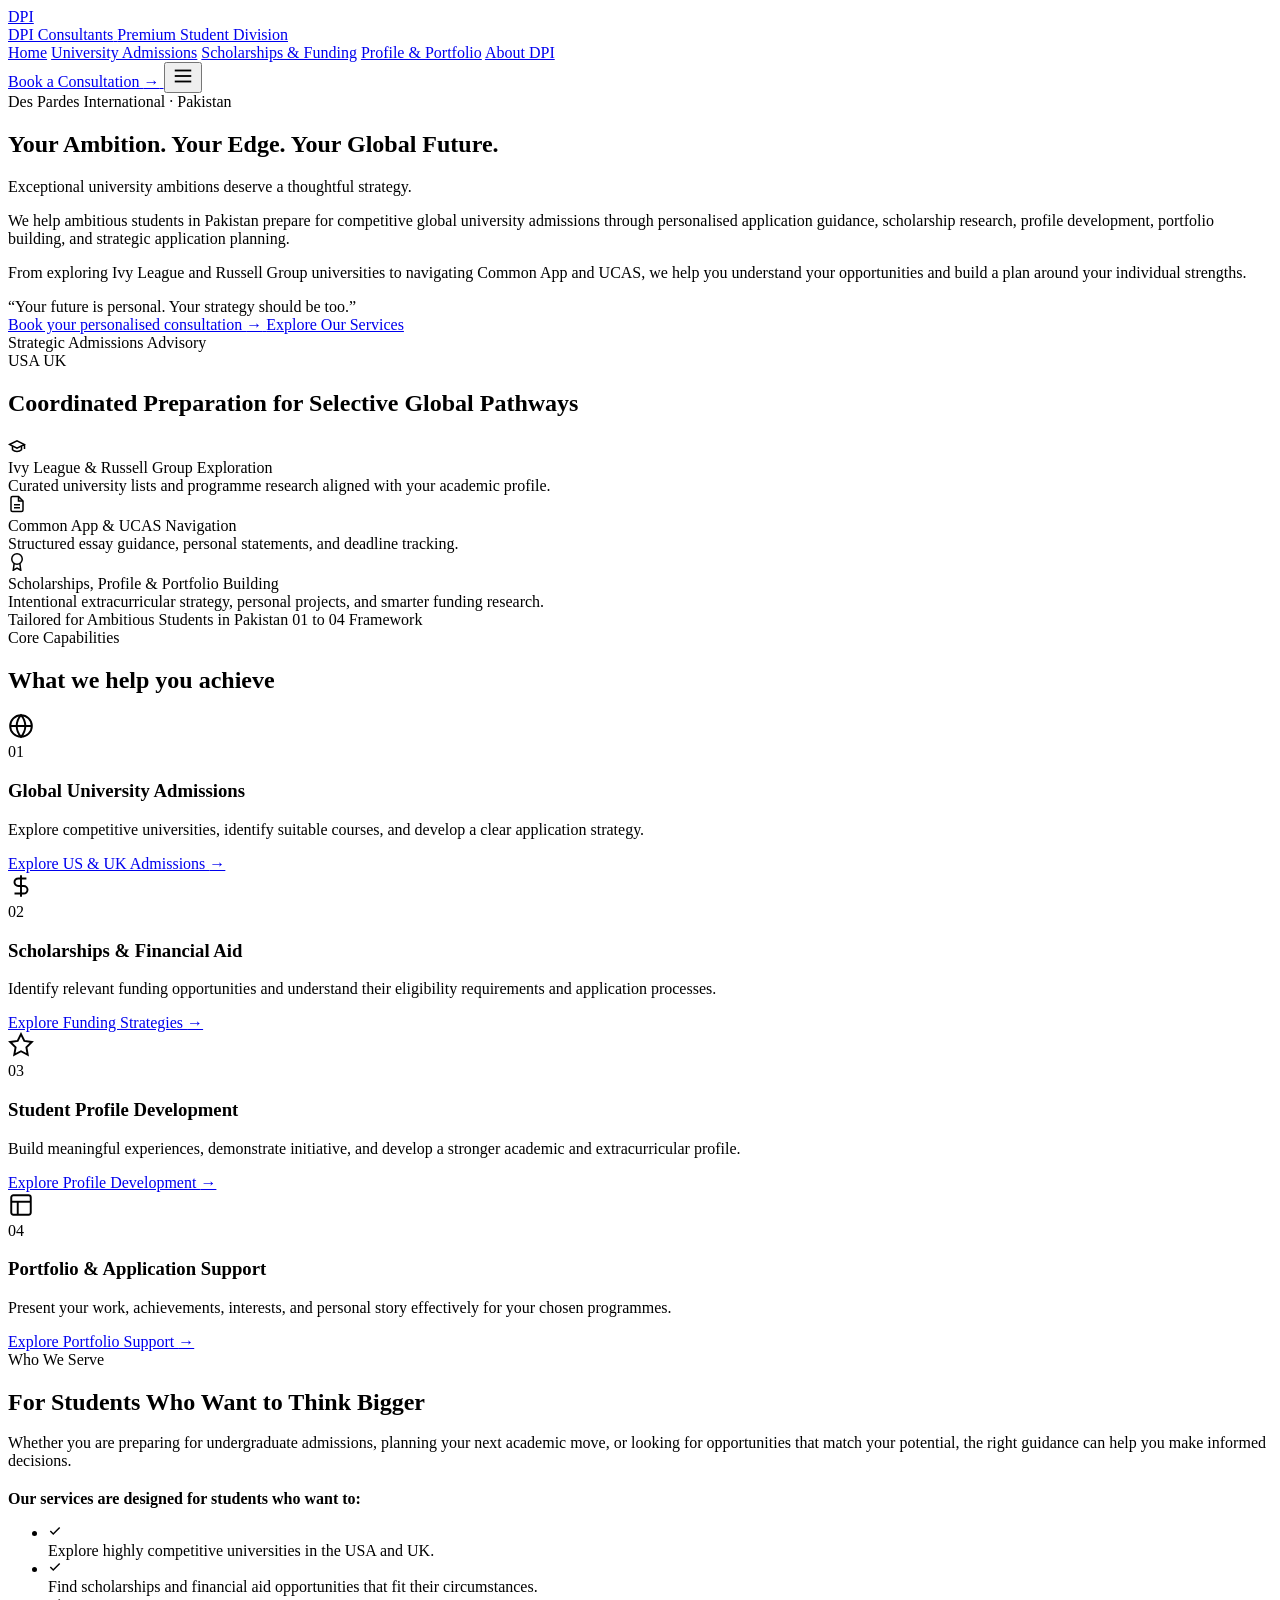
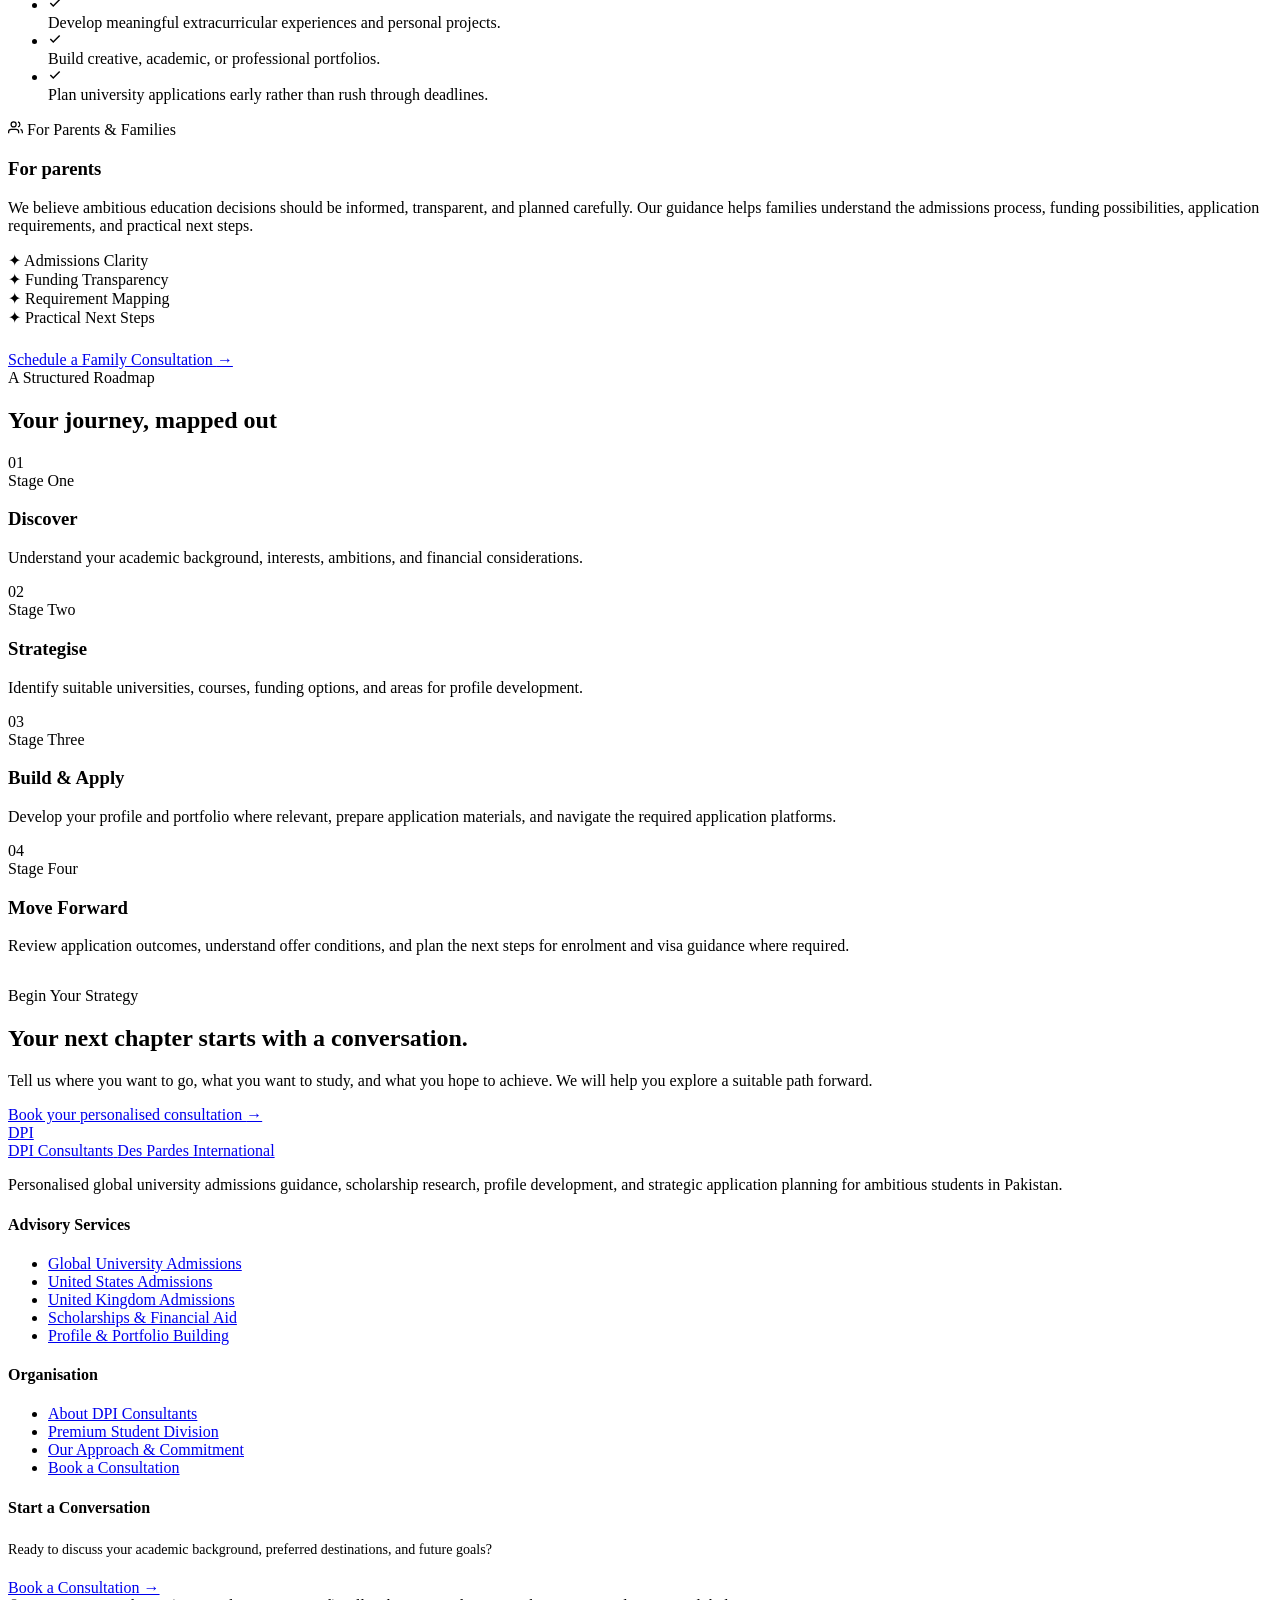
==== index.html @ 233d7a12 "Publish index.html (no em dashes)" ====
<!DOCTYPE html>
<html lang="en">
<head>
  <meta charset="UTF-8" />
  <meta name="viewport" content="width=device-width, initial-scale=1.0" />
  <title>DPI Consultants | Your Ambition. Your Edge. Your Global Future.</title>
  <meta name="description" content="We help ambitious students in Pakistan prepare for competitive global university admissions through personalised application guidance, scholarship research, profile development, and portfolio building." />
  <link rel="stylesheet" href="styles.css" />
</head>
<body>

  <!-- Navigation Header -->
  <header class="site-header">
    <div class="container nav-container">
      <a href="index.html" class="brand-logo" aria-label="DPI Consultants Home">
        <div class="brand-monogram">DPI</div>
        <div class="brand-text">
          <span class="brand-name">DPI Consultants</span>
          <span class="brand-division">Premium Student Division</span>
        </div>
      </a>

      <nav class="nav-links" aria-label="Primary Navigation">
        <a href="index.html" class="nav-link active">Home</a>
        <a href="admissions.html" class="nav-link">University Admissions</a>
        <a href="scholarships.html" class="nav-link">Scholarships &amp; Funding</a>
        <a href="profile-building.html" class="nav-link">Profile &amp; Portfolio</a>
        <a href="about.html" class="nav-link">About DPI</a>
      </nav>

      <div class="nav-actions">
        <a href="consultation.html" class="btn btn-primary btn-sm">
          Book a Consultation <span class="btn-arrow">&rarr;</span>
        </a>
        <button class="mobile-menu-toggle" aria-label="Toggle Menu" aria-expanded="false">
          <svg width="22" height="22" viewBox="0 0 24 24" fill="none" stroke="currentColor" stroke-width="2">
            <line x1="3" y1="6" x2="21" y2="6"></line>
            <line x1="3" y1="12" x2="21" y2="12"></line>
            <line x1="3" y1="18" x2="21" y2="18"></line>
          </svg>
        </button>
      </div>
    </div>
  </header>

  <main>
    <!-- Hero Section -->
    <section class="hero-home">
      <div class="container hero-grid">
        <div class="hero-content">
          <span class="eyebrow">Des Pardes International &middot; Pakistan</span>
          <h1 class="display-xl">Your Ambition. Your Edge. Your Global Future.</h1>
          <p class="hero-subtitle-serif">Exceptional university ambitions deserve a thoughtful strategy.</p>

          <div class="hero-copy">
            <p>
              We help ambitious students in Pakistan prepare for competitive global university admissions through personalised application guidance, scholarship research, profile development, portfolio building, and strategic application planning.
            </p>
            <p>
              From exploring Ivy League and Russell Group universities to navigating Common App and UCAS, we help you understand your opportunities and build a plan around your individual strengths.
            </p>
          </div>

          <div class="hero-signature">
            <span>&ldquo;Your future is personal. Your strategy should be too.&rdquo;</span>
          </div>

          <div class="hero-cta-group">
            <a href="consultation.html" class="btn btn-primary btn-lg">
              Book your personalised consultation <span class="btn-arrow">&rarr;</span>
            </a>
            <a href="#what-we-achieve" class="btn btn-outline btn-lg">
              Explore Our Services
            </a>
          </div>
        </div>

        <!-- Architectural Advisory Showcase -->
        <div class="hero-showcase">
          <div class="showcase-frame">
            <div class="showcase-header">
              <span class="showcase-tag">Strategic Admissions Advisory</span>
              <div class="showcase-pill-group">
                <span class="showcase-pill">USA</span>
                <span class="showcase-pill">UK</span>
              </div>
            </div>

            <h2 class="showcase-title">Coordinated Preparation for Selective Global Pathways</h2>

            <div class="showcase-list">
              <div class="showcase-item">
                <div class="showcase-item-icon">
                  <svg width="18" height="18" viewBox="0 0 24 24" fill="none" stroke="currentColor" stroke-width="2">
                    <path d="M22 10v6M2 10l10-5 10 5-10 5z"/>
                    <path d="M6 12v5c3 3 9 3 12 0v-5"/>
                  </svg>
                </div>
                <div>
                  <div class="showcase-item-title">Ivy League &amp; Russell Group Exploration</div>
                  <div class="showcase-item-desc">Curated university lists and programme research aligned with your academic profile.</div>
                </div>
              </div>

              <div class="showcase-item">
                <div class="showcase-item-icon">
                  <svg width="18" height="18" viewBox="0 0 24 24" fill="none" stroke="currentColor" stroke-width="2">
                    <path d="M14 2H6a2 2 0 0 0-2 2v16a2 2 0 0 0 2 2h12a2 2 0 0 0 2-2V8z"/>
                    <polyline points="14 2 14 8 20 8"/>
                    <line x1="16" y1="13" x2="8" y2="13"/>
                    <line x1="16" y1="17" x2="8" y2="17"/>
                  </svg>
                </div>
                <div>
                  <div class="showcase-item-title">Common App &amp; UCAS Navigation</div>
                  <div class="showcase-item-desc">Structured essay guidance, personal statements, and deadline tracking.</div>
                </div>
              </div>

              <div class="showcase-item">
                <div class="showcase-item-icon">
                  <svg width="18" height="18" viewBox="0 0 24 24" fill="none" stroke="currentColor" stroke-width="2">
                    <circle cx="12" cy="8" r="7"/>
                    <polyline points="8.21 13.89 7 23 12 20 17 23 15.79 13.88"/>
                  </svg>
                </div>
                <div>
                  <div class="showcase-item-title">Scholarships, Profile &amp; Portfolio Building</div>
                  <div class="showcase-item-desc">Intentional extracurricular strategy, personal projects, and smarter funding research.</div>
                </div>
              </div>
            </div>

            <div class="showcase-footer">
              <span>Tailored for Ambitious Students in Pakistan</span>
              <span>01 to 04 Framework</span>
            </div>
          </div>
        </div>
      </div>
    </section>

    <!-- Section: What we help you achieve (4 visually distinct cards) -->
    <section id="what-we-achieve" class="section">
      <div class="container">
        <div class="section-header">
          <span class="eyebrow">Core Capabilities</span>
          <h2 class="display-lg">What we help you achieve</h2>
        </div>

        <div class="achieve-grid">
          <!-- Card 1 -->
          <article class="achieve-card card-variant-1">
            <div>
              <div class="achieve-card-top">
                <div class="achieve-icon-box" aria-hidden="true">
                  <svg width="26" height="26" viewBox="0 0 24 24" fill="none" stroke="currentColor" stroke-width="1.8">
                    <circle cx="12" cy="12" r="10"></circle>
                    <line x1="2" y1="12" x2="22" y2="12"></line>
                    <path d="M12 2a15.3 15.3 0 0 1 4 10 15.3 15.3 0 0 1-4 10 15.3 15.3 0 0 1-4-10 15.3 15.3 0 0 1 4-10z"></path>
                  </svg>
                </div>
                <span class="achieve-num">01</span>
              </div>
              <h3>Global University Admissions</h3>
              <p>Explore competitive universities, identify suitable courses, and develop a clear application strategy.</p>
            </div>
            <a href="admissions.html" class="achieve-link">
              Explore US &amp; UK Admissions <span>&rarr;</span>
            </a>
          </article>

          <!-- Card 2 -->
          <article class="achieve-card card-variant-2">
            <div>
              <div class="achieve-card-top">
                <div class="achieve-icon-box" aria-hidden="true">
                  <svg width="26" height="26" viewBox="0 0 24 24" fill="none" stroke="currentColor" stroke-width="1.8">
                    <path d="M12 2v20M17 5H9.5a3.5 3.5 0 0 0 0 7h5a3.5 3.5 0 0 1 0 7H6"></path>
                  </svg>
                </div>
                <span class="achieve-num">02</span>
              </div>
              <h3>Scholarships &amp; Financial Aid</h3>
              <p>Identify relevant funding opportunities and understand their eligibility requirements and application processes.</p>
            </div>
            <a href="scholarships.html" class="achieve-link">
              Explore Funding Strategies <span>&rarr;</span>
            </a>
          </article>

          <!-- Card 3 -->
          <article class="achieve-card card-variant-3">
            <div>
              <div class="achieve-card-top">
                <div class="achieve-icon-box" aria-hidden="true">
                  <svg width="26" height="26" viewBox="0 0 24 24" fill="none" stroke="currentColor" stroke-width="1.8">
                    <polygon points="12 2 15.09 8.26 22 9.27 17 14.14 18.18 21.02 12 17.77 5.82 21.02 7 14.14 2 9.27 8.91 8.26 12 2"></polygon>
                  </svg>
                </div>
                <span class="achieve-num">03</span>
              </div>
              <h3>Student Profile Development</h3>
              <p>Build meaningful experiences, demonstrate initiative, and develop a stronger academic and extracurricular profile.</p>
            </div>
            <a href="profile-building.html" class="achieve-link">
              Explore Profile Development <span>&rarr;</span>
            </a>
          </article>

          <!-- Card 4 -->
          <article class="achieve-card card-variant-4">
            <div>
              <div class="achieve-card-top">
                <div class="achieve-icon-box" aria-hidden="true">
                  <svg width="26" height="26" viewBox="0 0 24 24" fill="none" stroke="currentColor" stroke-width="1.8">
                    <rect x="3" y="3" width="18" height="18" rx="2" ry="2"></rect>
                    <line x1="3" y1="9" x2="21" y2="9"></line>
                    <line x1="9" y1="21" x2="9" y2="9"></line>
                  </svg>
                </div>
                <span class="achieve-num">04</span>
              </div>
              <h3>Portfolio &amp; Application Support</h3>
              <p>Present your work, achievements, interests, and personal story effectively for your chosen programmes.</p>
            </div>
            <a href="profile-building.html#services" class="achieve-link">
              Explore Portfolio Support <span>&rarr;</span>
            </a>
          </article>
        </div>
      </div>
    </section>

    <!-- Section: For Students Who Want to Think Bigger -->
    <section class="section section-sand">
      <div class="container think-bigger-grid">
        <div>
          <span class="eyebrow">Who We Serve</span>
          <h2 class="display-lg" style="margin-bottom: 1.15rem;">For Students Who Want to Think Bigger</h2>
          <p class="lead-text" style="margin-bottom: 1.25rem;">
            Whether you are preparing for undergraduate admissions, planning your next academic move, or looking for opportunities that match your potential, the right guidance can help you make informed decisions.
          </p>
          <p style="font-weight: 600; color: var(--navy-900);">Our services are designed for students who want to:</p>

          <ul class="student-checklist">
            <li class="checklist-item">
              <div class="check-badge" aria-hidden="true">
                <svg width="14" height="14" viewBox="0 0 24 24" fill="none" stroke="currentColor" stroke-width="2.5"><polyline points="20 6 9 17 4 12"></polyline></svg>
              </div>
              <span>Explore highly competitive universities in the USA and UK.</span>
            </li>
            <li class="checklist-item">
              <div class="check-badge" aria-hidden="true">
                <svg width="14" height="14" viewBox="0 0 24 24" fill="none" stroke="currentColor" stroke-width="2.5"><polyline points="20 6 9 17 4 12"></polyline></svg>
              </div>
              <span>Find scholarships and financial aid opportunities that fit their circumstances.</span>
            </li>
            <li class="checklist-item">
              <div class="check-badge" aria-hidden="true">
                <svg width="14" height="14" viewBox="0 0 24 24" fill="none" stroke="currentColor" stroke-width="2.5"><polyline points="20 6 9 17 4 12"></polyline></svg>
              </div>
              <span>Develop meaningful extracurricular experiences and personal projects.</span>
            </li>
            <li class="checklist-item">
              <div class="check-badge" aria-hidden="true">
                <svg width="14" height="14" viewBox="0 0 24 24" fill="none" stroke="currentColor" stroke-width="2.5"><polyline points="20 6 9 17 4 12"></polyline></svg>
              </div>
              <span>Build creative, academic, or professional portfolios.</span>
            </li>
            <li class="checklist-item">
              <div class="check-badge" aria-hidden="true">
                <svg width="14" height="14" viewBox="0 0 24 24" fill="none" stroke="currentColor" stroke-width="2.5"><polyline points="20 6 9 17 4 12"></polyline></svg>
              </div>
              <span>Plan university applications early rather than rush through deadlines.</span>
            </li>
          </ul>
        </div>

        <!-- Dedicated Parents Callout -->
        <aside class="parents-card">
          <div>
            <div class="parents-card-badge">
              <svg width="15" height="15" viewBox="0 0 24 24" fill="none" stroke="currentColor" stroke-width="2">
                <path d="M17 21v-2a4 4 0 0 0-4-4H5a4 4 0 0 0-4 4v2"></path>
                <circle cx="9" cy="7" r="4"></circle>
                <path d="M23 21v-2a4 4 0 0 0-3-3.87"></path>
                <path d="M16 3.13a4 4 0 0 1 0 7.75"></path>
              </svg>
              For Parents &amp; Families
            </div>
            <h3>For parents</h3>
            <p>
              We believe ambitious education decisions should be informed, transparent, and planned carefully. Our guidance helps families understand the admissions process, funding possibilities, application requirements, and practical next steps.
            </p>
          </div>

          <div>
            <div class="parents-pillars">
              <div class="parents-pillar-item">
                <span>&#10022;</span> Admissions Clarity
              </div>
              <div class="parents-pillar-item">
                <span>&#10022;</span> Funding Transparency
              </div>
              <div class="parents-pillar-item">
                <span>&#10022;</span> Requirement Mapping
              </div>
              <div class="parents-pillar-item">
                <span>&#10022;</span> Practical Next Steps
              </div>
            </div>
            <div style="margin-top: 1.5rem;">
              <a href="consultation.html" class="btn btn-outline-light" style="width: 100%;">
                Schedule a Family Consultation <span class="btn-arrow">&rarr;</span>
              </a>
            </div>
          </div>
        </aside>
      </div>
    </section>

    <!-- Section: Your journey, mapped out (4-step horizontal desktop / vertical mobile timeline) -->
    <section class="section">
      <div class="container">
        <div class="section-header centered">
          <span class="eyebrow">A Structured Roadmap</span>
          <h2 class="display-lg">Your journey, mapped out</h2>
        </div>

        <div class="timeline-wrapper">
          <div class="timeline-grid">
            <!-- Step 1 -->
            <div class="timeline-step">
              <div class="timeline-node">01</div>
              <div class="timeline-card">
                <div class="timeline-phase-label">Stage One</div>
                <h3>Discover</h3>
                <p>Understand your academic background, interests, ambitions, and financial considerations.</p>
              </div>
            </div>

            <!-- Step 2 -->
            <div class="timeline-step">
              <div class="timeline-node">02</div>
              <div class="timeline-card">
                <div class="timeline-phase-label">Stage Two</div>
                <h3>Strategise</h3>
                <p>Identify suitable universities, courses, funding options, and areas for profile development.</p>
              </div>
            </div>

            <!-- Step 3 -->
            <div class="timeline-step">
              <div class="timeline-node">03</div>
              <div class="timeline-card">
                <div class="timeline-phase-label">Stage Three</div>
                <h3>Build &amp; Apply</h3>
                <p>Develop your profile and portfolio where relevant, prepare application materials, and navigate the required application platforms.</p>
              </div>
            </div>

            <!-- Step 4 -->
            <div class="timeline-step">
              <div class="timeline-node">04</div>
              <div class="timeline-card">
                <div class="timeline-phase-label">Stage Four</div>
                <h3>Move Forward</h3>
                <p>Review application outcomes, understand offer conditions, and plan the next steps for enrolment and visa guidance where required.</p>
              </div>
            </div>
          </div>
        </div>
      </div>
    </section>

    <!-- Section: Closing call to action -->
    <section class="section" style="padding-top: 1rem;">
      <div class="container">
        <div class="cta-banner">
          <div class="cta-banner-content">
            <span class="eyebrow eyebrow-light">Begin Your Strategy</span>
            <h2>Your next chapter starts with a conversation.</h2>
            <p>
              Tell us where you want to go, what you want to study, and what you hope to achieve. We will help you explore a suitable path forward.
            </p>
          </div>
          <div class="cta-banner-action">
            <a href="consultation.html" class="btn btn-gold btn-lg">
              Book your personalised consultation <span class="btn-arrow">&rarr;</span>
            </a>
          </div>
        </div>
      </div>
    </section>
  </main>

  <!-- Footer -->
  <footer class="site-footer">
    <div class="container">
      <div class="footer-grid">
        <div class="footer-brand">
          <a href="index.html" class="brand-logo">
            <div class="brand-monogram">DPI</div>
            <div class="brand-text">
              <span class="brand-name">DPI Consultants</span>
              <span class="brand-division">Des Pardes International</span>
            </div>
          </a>
          <p>
            Personalised global university admissions guidance, scholarship research, profile development, and strategic application planning for ambitious students in Pakistan.
          </p>
        </div>

        <div class="footer-col">
          <h4>Advisory Services</h4>
          <ul class="footer-links">
            <li><a href="admissions.html">Global University Admissions</a></li>
            <li><a href="admissions.html#us-admissions">United States Admissions</a></li>
            <li><a href="admissions.html#uk-admissions">United Kingdom Admissions</a></li>
            <li><a href="scholarships.html">Scholarships &amp; Financial Aid</a></li>
            <li><a href="profile-building.html">Profile &amp; Portfolio Building</a></li>
          </ul>
        </div>

        <div class="footer-col">
          <h4>Organisation</h4>
          <ul class="footer-links">
            <li><a href="about.html">About DPI Consultants</a></li>
            <li><a href="about.html#premium-division">Premium Student Division</a></li>
            <li><a href="about.html#our-approach">Our Approach &amp; Commitment</a></li>
            <li><a href="consultation.html">Book a Consultation</a></li>
          </ul>
        </div>

        <div class="footer-col">
          <h4>Start a Conversation</h4>
          <p style="font-size: 0.88rem; margin-bottom: 1.15rem; line-height: 1.6;">
            Ready to discuss your academic background, preferred destinations, and future goals?
          </p>
          <a href="consultation.html" class="btn btn-gold btn-sm">
            Book a Consultation &rarr;
          </a>
        </div>
      </div>

      <div class="footer-bottom">
        <span>&copy; 2026 DPI Consultants (Des Pardes International). All rights reserved.</span>
        <span>Your Ambition. Your Edge. Your Global Future.</span>
      </div>
    </div>
  </footer>

  <script src="main.js"></script>
</body>
</html>
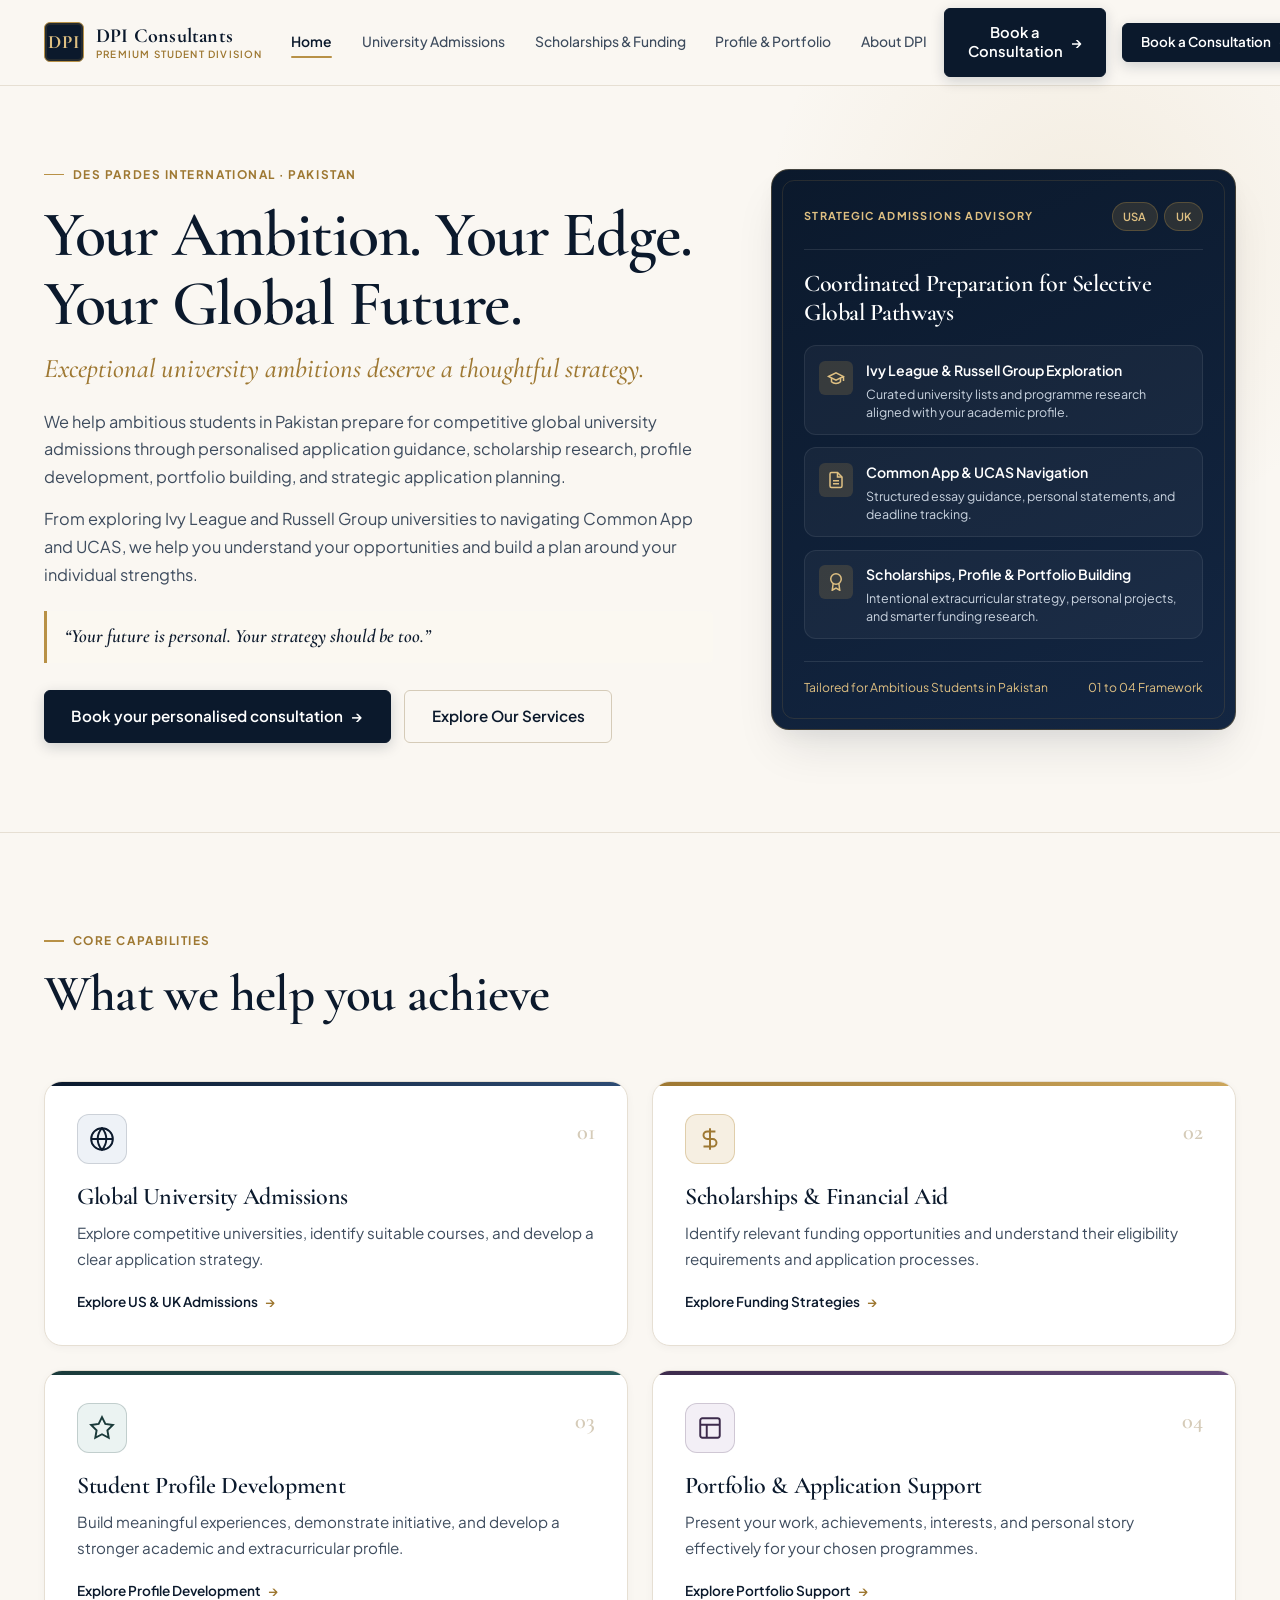
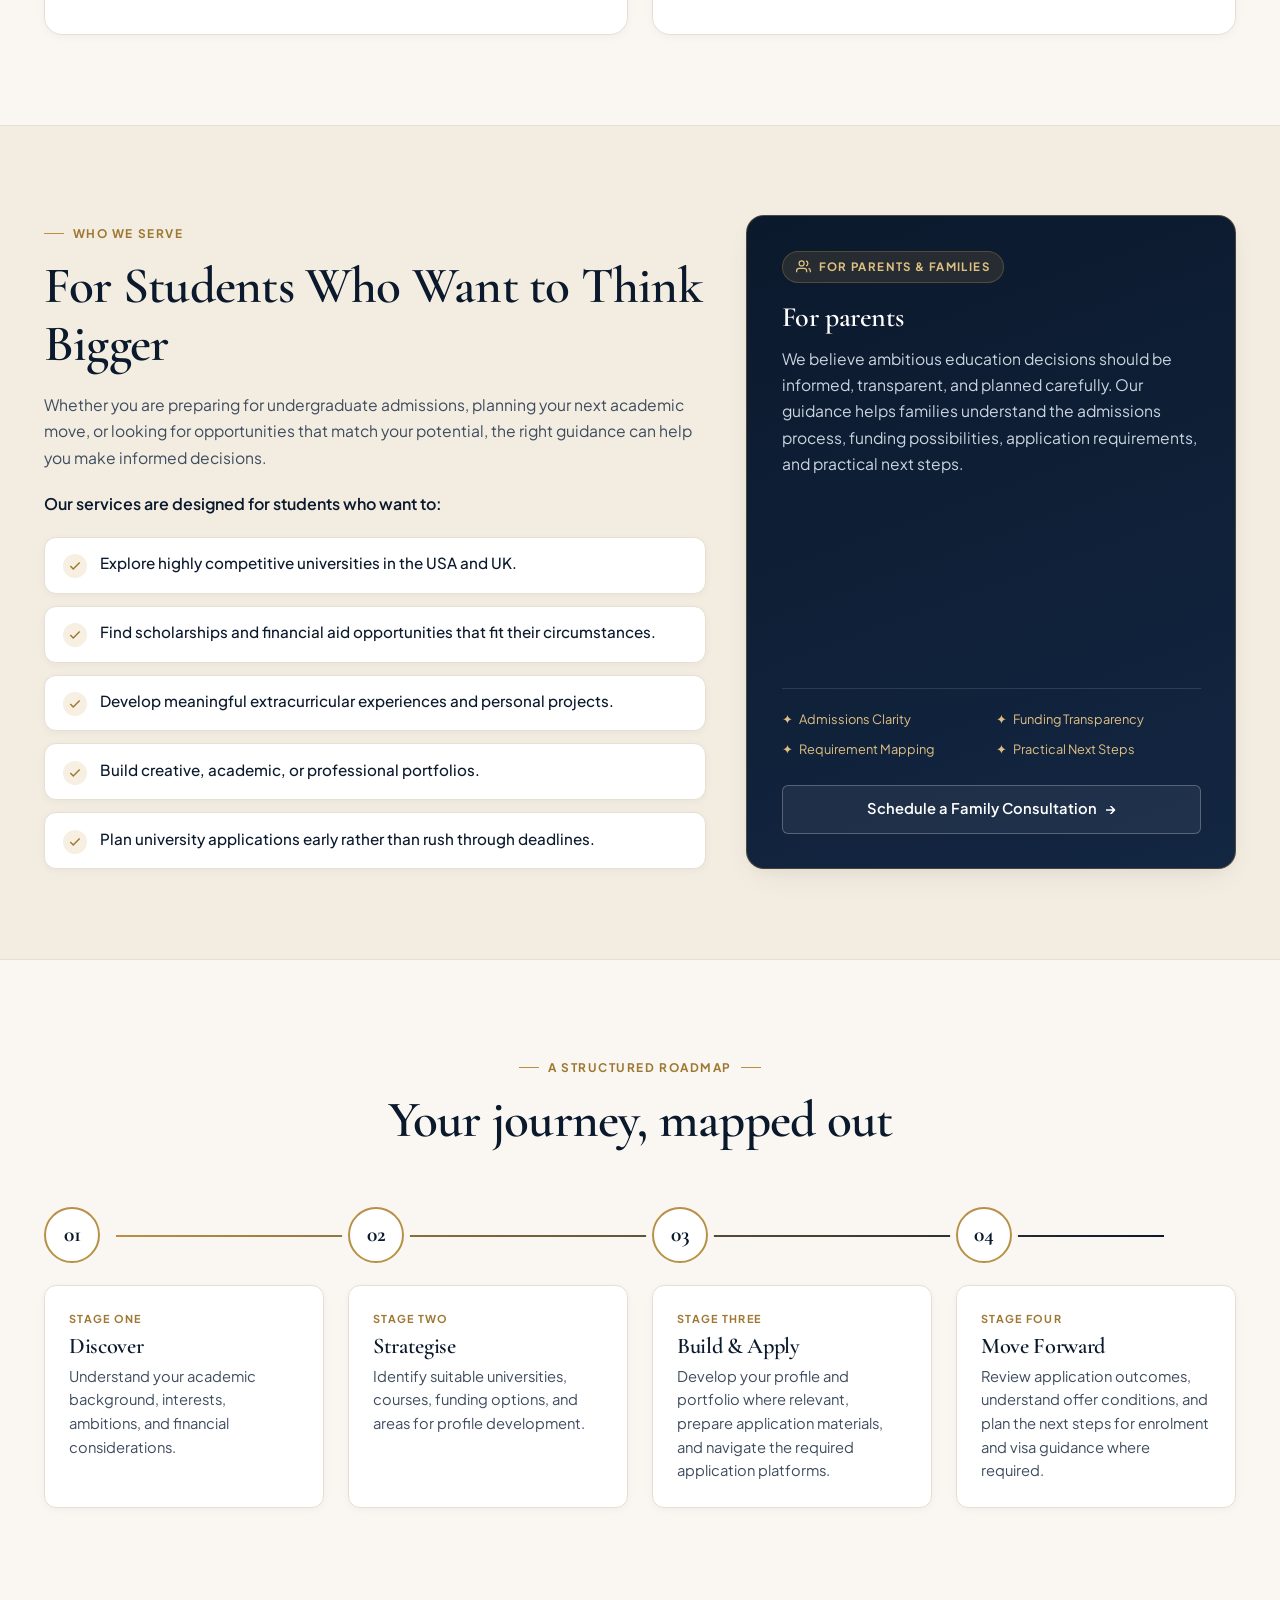
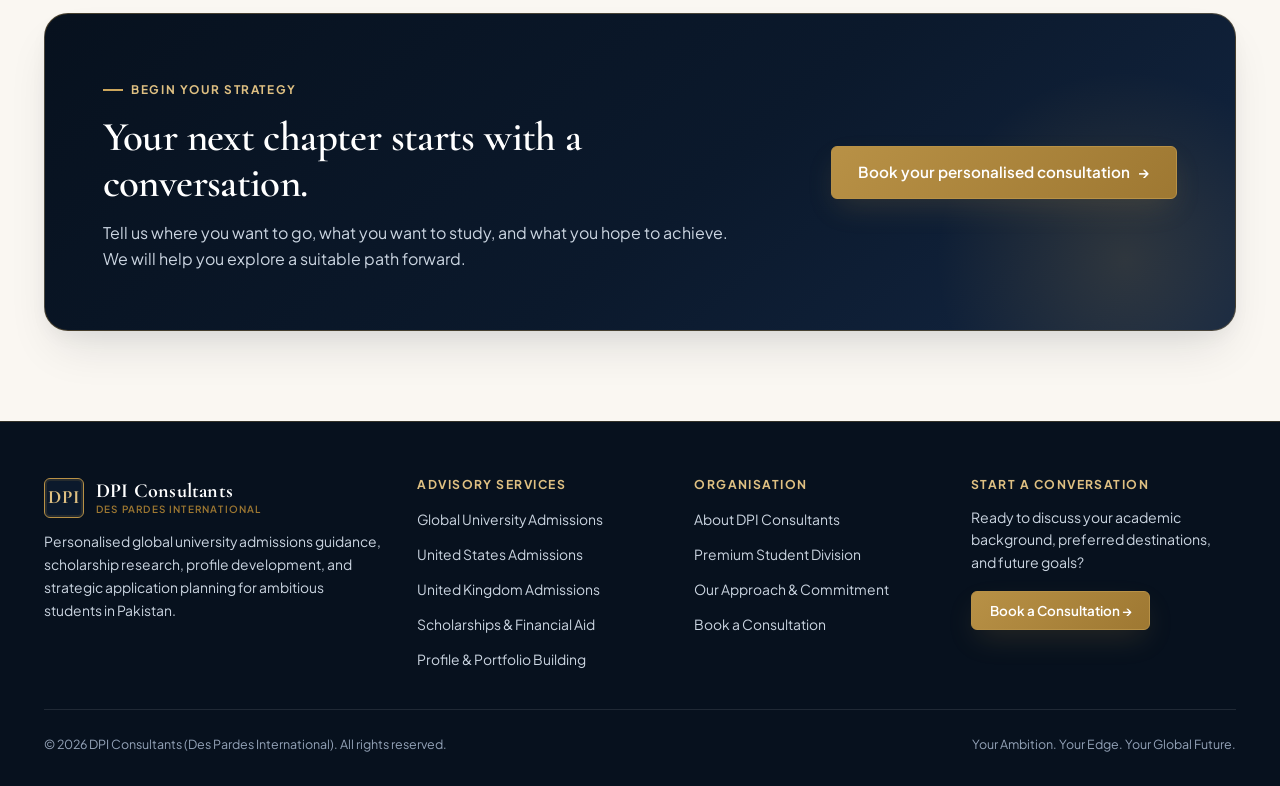
==== commit 5750e8e5: "Fix mobile CSS Grid width overflow, header wrapping, and cache-busting (?v=3)" ====
--- a/index.html
+++ b/index.html
@@ -5,7 +5,7 @@
   <meta name="viewport" content="width=device-width, initial-scale=1.0" />
   <title>DPI Consultants | Your Ambition. Your Edge. Your Global Future.</title>
   <meta name="description" content="We help ambitious students in Pakistan prepare for competitive global university admissions through personalised application guidance, scholarship research, profile development, and portfolio building." />
-  <link rel="stylesheet" href="styles.css" />
+  <link rel="stylesheet" href="styles.css?v=3" />
 </head>
 <body>
 
@@ -26,6 +26,7 @@
         <a href="scholarships.html" class="nav-link">Scholarships &amp; Funding</a>
         <a href="profile-building.html" class="nav-link">Profile &amp; Portfolio</a>
         <a href="about.html" class="nav-link">About DPI</a>
+        <a href="consultation.html" class="btn btn-primary nav-mobile-cta">Book a Consultation <span class="btn-arrow">&rarr;</span></a>
       </nav>
 
       <div class="nav-actions">
@@ -451,6 +452,6 @@
     </div>
   </footer>
 
-  <script src="main.js"></script>
+  <script src="main.js?v=3"></script>
 </body>
 </html>
--- a/styles.css
+++ b/styles.css
@@ -0,0 +1,2122 @@
+/* ==========================================================================
+   DPI Consultants | Premium Student Division
+   Design System: Editorial Academic Prestige (Mobile-First & Responsive)
+   Palette: Warm Ivory (#FAF7F2), Deep Oxford Navy (#0B192C), Antique Brass (#B89146)
+   Typography: Cormorant Garamond (Editorial Serif) + Plus Jakarta Sans (Modern Sans)
+   ========================================================================== */
+
+@import url('https://fonts.googleapis.com/css2?family=Cormorant+Garamond:ital,wght@0,500;0,600;0,700;1,500;1,600&family=Plus+Jakarta+Sans:wght@400;500;600;700&display=swap');
+
+:root {
+  /* Color Palette */
+  --bg-ivory: #FAF7F2;
+  --bg-sand: #F2ECE1;
+  --bg-surface: #FFFFFF;
+  --bg-surface-hover: #FCFBF9;
+  
+  --navy-950: #07111E;
+  --navy-900: #0B192C;
+  --navy-800: #132642;
+  --navy-700: #1E375A;
+  --navy-600: #2D4B73;
+
+  --gold-600: #9E7832;
+  --gold-500: #B89146;
+  --gold-400: #CCA65C;
+  --gold-300: #DFC082;
+  --gold-100: #F6EFE2;
+  --gold-50: #FBF8F1;
+
+  --text-primary: #0B192C;
+  --text-secondary: #3E4C5E;
+  --text-muted: #64748B;
+  --text-on-dark: #F8FAFC;
+  --text-on-dark-muted: #CBD5E1;
+
+  --border-light: #E6DFD3;
+  --border-medium: #D5CBB8;
+  --border-gold: rgba(184, 145, 70, 0.35);
+  --border-dark: rgba(255, 255, 255, 0.12);
+
+  /* Typography */
+  --font-serif: 'Cormorant Garamond', Georgia, 'Times New Roman', serif;
+  --font-sans: 'Plus Jakarta Sans', -apple-system, BlinkMacSystemFont, 'Segoe UI', Roboto, sans-serif;
+
+  /* Layout & Spacing */
+  --container-max: 1240px;
+  --container-narrow: 920px;
+  --header-height: 82px;
+
+  /* Shadows & Transitions */
+  --shadow-sm: 0 2px 8px rgba(11, 25, 44, 0.04);
+  --shadow-md: 0 12px 32px -8px rgba(11, 25, 44, 0.07), 0 4px 12px -2px rgba(11, 25, 44, 0.03);
+  --shadow-lg: 0 24px 48px -12px rgba(11, 25, 44, 0.12), 0 8px 20px -4px rgba(11, 25, 44, 0.05);
+  --shadow-gold: 0 12px 30px -6px rgba(184, 145, 70, 0.2);
+
+  --radius-sm: 6px;
+  --radius-md: 12px;
+  --radius-lg: 18px;
+  --radius-xl: 24px;
+
+  --ease-out: cubic-bezier(0.16, 1, 0.3, 1);
+  --transition-fast: 0.2s var(--ease-out);
+  --transition-base: 0.35s var(--ease-out);
+}
+
+/* ==========================================================================
+   Reset & Base
+   ========================================================================== */
+*, *::before, *::after {
+  box-sizing: border-box;
+  margin: 0;
+  padding: 0;
+}
+
+html {
+  scroll-behavior: smooth;
+  font-size: 16px;
+  -webkit-font-smoothing: antialiased;
+  -moz-osx-font-smoothing: grayscale;
+  -webkit-text-size-adjust: 100%;
+  max-width: 100%;
+  overflow-x: hidden;
+}
+
+body {
+  font-family: var(--font-sans);
+  background-color: var(--bg-ivory);
+  color: var(--text-primary);
+  line-height: 1.65;
+  max-width: 100%;
+  overflow-x: hidden;
+  width: 100%;
+  position: relative;
+}
+
+/* Prevent any CSS Grid or Flex child from blowing out viewport width on mobile */
+.hero-grid > *,
+.achieve-grid > *,
+.think-bigger-grid > *,
+.timeline-grid > *,
+.support-grid > *,
+.scholarship-cards-grid > *,
+.process-steps-list > *,
+.services-numbered-grid > *,
+.direction-grid > *,
+.about-split > *,
+.approach-grid > *,
+.consultation-layout > *,
+.form-grid-2 > *,
+.footer-grid > * {
+  min-width: 0;
+  max-width: 100%;
+}
+
+::selection {
+  background-color: var(--navy-900);
+  color: var(--gold-300);
+}
+
+img, svg {
+  display: block;
+  max-width: 100%;
+}
+
+a {
+  color: inherit;
+  text-decoration: none;
+  transition: color var(--transition-fast);
+}
+
+ul, ol {
+  list-style: none;
+}
+
+button, input, select, textarea {
+  font: inherit;
+  color: inherit;
+}
+
+/* ==========================================================================
+   Typography Utilities
+   ========================================================================== */
+h1, h2, h3, h4, .serif-heading {
+  font-family: var(--font-serif);
+  font-weight: 600;
+  line-height: 1.12;
+  letter-spacing: -0.015em;
+  color: var(--text-primary);
+  overflow-wrap: break-word;
+}
+
+.display-xl {
+  font-size: clamp(2.25rem, 5vw, 4.4rem);
+  line-height: 1.08;
+  letter-spacing: -0.02em;
+}
+
+.display-lg {
+  font-size: clamp(1.95rem, 4vw, 3.5rem);
+  line-height: 1.12;
+}
+
+.heading-lg {
+  font-size: clamp(1.65rem, 3.2vw, 2.75rem);
+  line-height: 1.15;
+}
+
+.heading-md {
+  font-size: clamp(1.35rem, 2.2vw, 1.95rem);
+  line-height: 1.2;
+}
+
+.heading-sm {
+  font-family: var(--font-sans);
+  font-size: 1.12rem;
+  font-weight: 600;
+  line-height: 1.35;
+  letter-spacing: -0.01em;
+}
+
+.eyebrow {
+  display: inline-flex;
+  align-items: center;
+  flex-wrap: wrap;
+  gap: 0.55rem;
+  font-family: var(--font-sans);
+  font-size: 0.74rem;
+  font-weight: 700;
+  text-transform: uppercase;
+  letter-spacing: 0.13em;
+  color: var(--gold-600);
+  margin-bottom: 0.95rem;
+}
+
+.eyebrow::before {
+  content: '';
+  display: inline-block;
+  width: 20px;
+  height: 1.5px;
+  background-color: var(--gold-500);
+  flex-shrink: 0;
+}
+
+.eyebrow-light {
+  color: var(--gold-300);
+}
+
+.eyebrow-light::before {
+  background-color: var(--gold-400);
+}
+
+.lead-serif {
+  font-family: var(--font-serif);
+  font-size: clamp(1.22rem, 2vw, 1.7rem);
+  font-style: italic;
+  font-weight: 500;
+  line-height: 1.4;
+  color: var(--navy-800);
+}
+
+.lead-text {
+  font-size: clamp(0.98rem, 1.2vw, 1.15rem);
+  color: var(--text-secondary);
+  line-height: 1.7;
+}
+
+/* ==========================================================================
+   Layout & Containers
+   ========================================================================== */
+.container {
+  width: 100%;
+  max-width: var(--container-max);
+  margin: 0 auto;
+  padding: 0 1.5rem;
+}
+
+.container-narrow {
+  width: 100%;
+  max-width: var(--container-narrow);
+  margin: 0 auto;
+  padding: 0 1.5rem;
+}
+
+.section {
+  padding: clamp(3.25rem, 7vw, 7rem) 0;
+  position: relative;
+}
+
+.section-sand {
+  background-color: var(--bg-sand);
+  border-top: 1px solid var(--border-light);
+  border-bottom: 1px solid var(--border-light);
+}
+
+.section-surface {
+  background-color: var(--bg-surface);
+  border-top: 1px solid var(--border-light);
+  border-bottom: 1px solid var(--border-light);
+}
+
+.section-dark {
+  background: linear-gradient(145deg, var(--navy-950) 0%, var(--navy-900) 60%, var(--navy-800) 100%);
+  color: var(--text-on-dark);
+  position: relative;
+  overflow: hidden;
+}
+
+.section-dark h1,
+.section-dark h2,
+.section-dark h3,
+.section-dark h4 {
+  color: var(--text-on-dark);
+}
+
+.section-dark p {
+  color: var(--text-on-dark-muted);
+}
+
+.section-header {
+  max-width: 720px;
+  margin-bottom: clamp(2rem, 4.5vw, 4rem);
+}
+
+.section-header.centered {
+  margin-left: auto;
+  margin-right: auto;
+  text-align: center;
+}
+
+.section-header.centered .eyebrow {
+  justify-content: center;
+}
+
+.section-header.centered .eyebrow::after {
+  content: '';
+  display: inline-block;
+  width: 20px;
+  height: 1.5px;
+  background-color: var(--gold-500);
+  flex-shrink: 0;
+}
+
+/* ==========================================================================
+   Navigation Header
+   ========================================================================== */
+.site-header {
+  position: sticky;
+  top: 0;
+  z-index: 1000;
+  min-height: var(--header-height);
+  display: flex;
+  align-items: center;
+  background-color: rgba(250, 247, 242, 0.95);
+  backdrop-filter: blur(14px);
+  -webkit-backdrop-filter: blur(14px);
+  border-bottom: 1px solid var(--border-light);
+  transition: all var(--transition-fast);
+}
+
+.site-header.scrolled {
+  min-height: 70px;
+  background-color: rgba(255, 255, 255, 0.98);
+  box-shadow: var(--shadow-sm);
+}
+
+.nav-container {
+  width: 100%;
+  display: flex;
+  align-items: center;
+  justify-content: space-between;
+  gap: 1rem;
+  padding-top: 0.5rem;
+  padding-bottom: 0.5rem;
+}
+
+.brand-logo {
+  display: flex;
+  align-items: center;
+  gap: 0.75rem;
+  text-decoration: none;
+  flex-shrink: 0;
+}
+
+.brand-monogram {
+  width: 40px;
+  height: 40px;
+  background-color: var(--navy-900);
+  color: var(--gold-300);
+  border: 1px solid var(--gold-500);
+  border-radius: var(--radius-sm);
+  display: flex;
+  align-items: center;
+  justify-content: center;
+  font-family: var(--font-serif);
+  font-size: 1.18rem;
+  font-weight: 700;
+  letter-spacing: 0.04em;
+  flex-shrink: 0;
+  box-shadow: inset 0 0 0 2px rgba(184, 145, 70, 0.15);
+}
+
+.brand-text {
+  display: flex;
+  flex-direction: column;
+  justify-content: center;
+}
+
+.brand-name {
+  font-family: var(--font-serif);
+  font-size: 1.25rem;
+  font-weight: 700;
+  line-height: 1.1;
+  color: var(--navy-900);
+  letter-spacing: 0.01em;
+  white-space: nowrap;
+}
+
+.brand-division {
+  font-size: 0.62rem;
+  font-weight: 600;
+  text-transform: uppercase;
+  letter-spacing: 0.12em;
+  color: var(--gold-600);
+  margin-top: 2px;
+  line-height: 1.2;
+  white-space: nowrap;
+}
+
+.nav-links {
+  display: flex;
+  align-items: center;
+  gap: 0.25rem;
+}
+
+.nav-link {
+  font-size: 0.87rem;
+  font-weight: 500;
+  color: var(--text-secondary);
+  padding: 0.5rem 0.8rem;
+  border-radius: var(--radius-sm);
+  position: relative;
+  transition: all var(--transition-fast);
+  white-space: nowrap;
+}
+
+.nav-link:hover {
+  color: var(--navy-900);
+  background-color: rgba(184, 145, 70, 0.08);
+}
+
+.nav-link.active {
+  color: var(--navy-900);
+  font-weight: 600;
+}
+
+.nav-link.active::after {
+  content: '';
+  position: absolute;
+  bottom: 4px;
+  left: 0.8rem;
+  right: 0.8rem;
+  height: 2px;
+  background-color: var(--gold-500);
+  border-radius: 2px;
+}
+
+.nav-mobile-cta {
+  display: none;
+}
+
+.nav-actions {
+  display: flex;
+  align-items: center;
+  gap: 0.6rem;
+  flex-shrink: 0;
+}
+
+.mobile-menu-toggle {
+  display: none;
+  background: var(--bg-surface);
+  border: 1px solid var(--border-medium);
+  border-radius: var(--radius-sm);
+  width: 42px;
+  height: 42px;
+  align-items: center;
+  justify-content: center;
+  cursor: pointer;
+  color: var(--navy-900);
+  flex-shrink: 0;
+  -webkit-tap-highlight-color: transparent;
+}
+
+/* ==========================================================================
+   Buttons
+   ========================================================================== */
+.btn {
+  display: inline-flex;
+  align-items: center;
+  justify-content: center;
+  gap: 0.5rem;
+  font-family: var(--font-sans);
+  font-size: 0.92rem;
+  font-weight: 600;
+  line-height: 1.35;
+  text-align: center;
+  padding: 0.85rem 1.45rem;
+  border-radius: var(--radius-sm);
+  border: 1px solid transparent;
+  cursor: pointer;
+  transition: all var(--transition-base);
+  text-decoration: none;
+  max-width: 100%;
+  white-space: normal;
+  -webkit-tap-highlight-color: transparent;
+}
+
+.btn-sm {
+  font-size: 0.84rem;
+  padding: 0.58rem 1.1rem;
+}
+
+.btn-lg {
+  font-size: 0.95rem;
+  padding: 0.95rem 1.65rem;
+}
+
+.btn-primary {
+  background-color: var(--navy-900);
+  color: #FFFFFF;
+  border-color: var(--navy-900);
+  box-shadow: 0 4px 14px rgba(11, 25, 44, 0.18);
+}
+
+.btn-primary:hover {
+  background-color: var(--navy-800);
+  border-color: var(--gold-500);
+  transform: translateY(-2px);
+  box-shadow: 0 10px 24px rgba(11, 25, 44, 0.24);
+}
+
+.btn-gold {
+  background: linear-gradient(135deg, var(--gold-500) 0%, var(--gold-600) 100%);
+  color: #FFFFFF;
+  border-color: var(--gold-500);
+  box-shadow: var(--shadow-gold);
+}
+
+.btn-gold:hover {
+  background: linear-gradient(135deg, var(--gold-400) 0%, var(--gold-500) 100%);
+  transform: translateY(-2px);
+  box-shadow: 0 14px 32px -4px rgba(184, 145, 70, 0.35);
+}
+
+.btn-outline {
+  background-color: transparent;
+  color: var(--navy-900);
+  border-color: var(--border-medium);
+}
+
+.btn-outline:hover {
+  border-color: var(--navy-900);
+  background-color: rgba(11, 25, 44, 0.03);
+  transform: translateY(-2px);
+}
+
+.btn-outline-light {
+  background-color: rgba(255, 255, 255, 0.06);
+  color: #FFFFFF;
+  border-color: rgba(255, 255, 255, 0.25);
+}
+
+.btn-outline-light:hover {
+  background-color: rgba(255, 255, 255, 0.14);
+  border-color: var(--gold-300);
+  transform: translateY(-2px);
+}
+
+.btn-arrow {
+  transition: transform var(--transition-fast);
+  flex-shrink: 0;
+}
+
+.btn:hover .btn-arrow {
+  transform: translateX(4px);
+}
+
+/* ==========================================================================
+   Hero Sections
+   ========================================================================== */
+.hero-home {
+  padding: clamp(2.25rem, 5.5vw, 5.25rem) 0 clamp(3rem, 7vw, 6.25rem);
+  position: relative;
+  overflow: hidden;
+  border-bottom: 1px solid var(--border-light);
+}
+
+.hero-home::before {
+  content: '';
+  position: absolute;
+  top: -180px;
+  right: -120px;
+  width: 640px;
+  height: 640px;
+  border-radius: 50%;
+  background: radial-gradient(circle, rgba(184, 145, 70, 0.1) 0%, rgba(184, 145, 70, 0) 70%);
+  pointer-events: none;
+}
+
+.hero-grid {
+  display: grid;
+  grid-template-columns: 1.18fr 0.82fr;
+  gap: clamp(2rem, 4.5vw, 4.5rem);
+  align-items: center;
+}
+
+.hero-subtitle-serif {
+  font-family: var(--font-serif);
+  font-size: clamp(1.22rem, 2.1vw, 1.75rem);
+  font-style: italic;
+  font-weight: 500;
+  color: var(--gold-600);
+  margin: 0.85rem 0 1.25rem;
+  line-height: 1.35;
+}
+
+.hero-copy {
+  display: flex;
+  flex-direction: column;
+  gap: 0.9rem;
+  margin-bottom: 1.4rem;
+}
+
+.hero-copy p {
+  font-size: 1.02rem;
+  color: var(--text-secondary);
+  line-height: 1.7;
+}
+
+.hero-signature {
+  display: flex;
+  align-items: center;
+  gap: 0.75rem;
+  padding: 0.85rem 1.1rem;
+  background-color: var(--gold-50);
+  border-left: 3px solid var(--gold-500);
+  border-radius: 0 var(--radius-sm) var(--radius-sm) 0;
+  margin-bottom: 1.65rem;
+  font-family: var(--font-serif);
+  font-size: 1.18rem;
+  font-weight: 600;
+  font-style: italic;
+  color: var(--navy-900);
+  line-height: 1.35;
+}
+
+.hero-cta-group {
+  display: flex;
+  flex-wrap: wrap;
+  align-items: center;
+  gap: 0.85rem;
+  width: 100%;
+}
+
+/* Architectural Hero Showcase Card */
+.hero-showcase {
+  position: relative;
+  width: 100%;
+  min-width: 0;
+}
+
+.showcase-frame {
+  background: linear-gradient(155deg, var(--navy-900) 0%, var(--navy-800) 100%);
+  color: #FFFFFF;
+  border-radius: var(--radius-lg);
+  padding: 2rem;
+  box-shadow: var(--shadow-lg);
+  border: 1px solid rgba(184, 145, 70, 0.3);
+  position: relative;
+  overflow: hidden;
+  width: 100%;
+}
+
+.showcase-frame::after {
+  content: '';
+  position: absolute;
+  top: 10px;
+  right: 10px;
+  bottom: 10px;
+  left: 10px;
+  border: 1px solid rgba(184, 145, 70, 0.16);
+  border-radius: calc(var(--radius-lg) - 6px);
+  pointer-events: none;
+}
+
+.showcase-header {
+  display: flex;
+  flex-wrap: wrap;
+  align-items: center;
+  justify-content: space-between;
+  gap: 0.65rem;
+  padding-bottom: 1.15rem;
+  margin-bottom: 1.25rem;
+  border-bottom: 1px solid rgba(255, 255, 255, 0.1);
+}
+
+.showcase-tag {
+  font-size: 0.68rem;
+  font-weight: 700;
+  text-transform: uppercase;
+  letter-spacing: 0.12em;
+  color: var(--gold-300);
+}
+
+.showcase-pill-group {
+  display: flex;
+  flex-wrap: wrap;
+  gap: 0.4rem;
+}
+
+.showcase-pill {
+  font-size: 0.7rem;
+  font-weight: 600;
+  padding: 0.25rem 0.65rem;
+  border-radius: 999px;
+  background-color: rgba(184, 145, 70, 0.18);
+  color: var(--gold-300);
+  border: 1px solid rgba(184, 145, 70, 0.3);
+}
+
+.showcase-title {
+  font-family: var(--font-serif);
+  font-size: 1.5rem;
+  color: #FFFFFF;
+  margin-bottom: 1.1rem;
+  line-height: 1.2;
+}
+
+.showcase-list {
+  display: flex;
+  flex-direction: column;
+  gap: 0.8rem;
+  margin-bottom: 1.35rem;
+}
+
+.showcase-item {
+  display: flex;
+  align-items: flex-start;
+  gap: 0.8rem;
+  padding: 0.8rem 0.9rem;
+  background-color: rgba(255, 255, 255, 0.04);
+  border: 1px solid rgba(255, 255, 255, 0.08);
+  border-radius: var(--radius-md);
+  transition: background-color var(--transition-fast);
+}
+
+.showcase-item:hover {
+  background-color: rgba(255, 255, 255, 0.08);
+}
+
+.showcase-item-icon {
+  width: 34px;
+  height: 34px;
+  border-radius: var(--radius-sm);
+  background-color: rgba(184, 145, 70, 0.2);
+  color: var(--gold-300);
+  display: flex;
+  align-items: center;
+  justify-content: center;
+  flex-shrink: 0;
+  margin-top: 2px;
+  font-size: 0.8rem;
+  font-weight: 700;
+}
+
+.showcase-item-title {
+  font-size: 0.88rem;
+  font-weight: 600;
+  color: #FFFFFF;
+  margin-bottom: 0.15rem;
+}
+
+.showcase-item-desc {
+  font-size: 0.78rem;
+  color: var(--text-on-dark-muted);
+  line-height: 1.45;
+}
+
+.showcase-footer {
+  display: flex;
+  flex-wrap: wrap;
+  align-items: center;
+  justify-content: space-between;
+  gap: 0.5rem;
+  padding-top: 0.95rem;
+  border-top: 1px solid rgba(255, 255, 255, 0.1);
+  font-size: 0.76rem;
+  color: var(--gold-300);
+}
+
+/* Inner Page Hero */
+.page-hero {
+  padding: clamp(2.25rem, 5.5vw, 5.25rem) 0;
+  background: linear-gradient(180deg, var(--bg-sand) 0%, var(--bg-ivory) 100%);
+  border-bottom: 1px solid var(--border-light);
+  position: relative;
+}
+
+.page-hero-inner {
+  max-width: 840px;
+}
+
+.page-hero .hero-subtitle-serif {
+  margin-top: 0.75rem;
+  margin-bottom: 1.15rem;
+}
+
+.page-hero-lead {
+  display: flex;
+  flex-direction: column;
+  gap: 0.9rem;
+  font-size: 1.02rem;
+  color: var(--text-secondary);
+  line-height: 1.7;
+}
+
+/* ==========================================================================
+   Section: Four Visually Distinct Cards (Home & Services)
+   ========================================================================== */
+.achieve-grid {
+  display: grid;
+  grid-template-columns: repeat(2, 1fr);
+  gap: 1.5rem;
+}
+
+.achieve-card {
+  background-color: var(--bg-surface);
+  border: 1px solid var(--border-light);
+  border-radius: var(--radius-lg);
+  padding: 2rem;
+  display: flex;
+  flex-direction: column;
+  justify-content: space-between;
+  position: relative;
+  overflow: hidden;
+  transition: all var(--transition-base);
+  box-shadow: var(--shadow-sm);
+}
+
+.achieve-card::before {
+  content: '';
+  position: absolute;
+  top: 0;
+  left: 0;
+  right: 0;
+  height: 4px;
+  background: var(--navy-900);
+  transition: height var(--transition-fast);
+}
+
+.achieve-card.card-variant-1::before { background: linear-gradient(90deg, var(--navy-900), var(--navy-600)); }
+.achieve-card.card-variant-2::before { background: linear-gradient(90deg, var(--gold-600), var(--gold-400)); }
+.achieve-card.card-variant-3::before { background: linear-gradient(90deg, #1A3A3A, #2C5E5E); }
+.achieve-card.card-variant-4::before { background: linear-gradient(90deg, #3D2B4C, #64497A); }
+
+.achieve-card:hover {
+  transform: translateY(-4px);
+  box-shadow: var(--shadow-md);
+  border-color: var(--border-gold);
+}
+
+.achieve-card-top {
+  display: flex;
+  align-items: flex-start;
+  justify-content: space-between;
+  margin-bottom: 1.25rem;
+}
+
+.achieve-icon-box {
+  width: 50px;
+  height: 50px;
+  border-radius: var(--radius-md);
+  display: flex;
+  align-items: center;
+  justify-content: center;
+  background-color: var(--gold-100);
+  color: var(--navy-900);
+  border: 1px solid var(--border-gold);
+}
+
+.card-variant-1 .achieve-icon-box { background-color: #EEF2F7; color: var(--navy-900); border-color: rgba(11, 25, 44, 0.15); }
+.card-variant-2 .achieve-icon-box { background-color: var(--gold-100); color: var(--gold-600); border-color: var(--border-gold); }
+.card-variant-3 .achieve-icon-box { background-color: #EBF3F2; color: #1A3A3A; border-color: rgba(26, 58, 58, 0.2); }
+.card-variant-4 .achieve-icon-box { background-color: #F3EFF6; color: #3D2B4C; border-color: rgba(61, 43, 76, 0.2); }
+
+.achieve-num {
+  font-family: var(--font-serif);
+  font-size: 1.4rem;
+  font-weight: 600;
+  color: var(--border-medium);
+}
+
+.achieve-card h3 {
+  font-size: 1.5rem;
+  margin-bottom: 0.6rem;
+}
+
+.achieve-card p {
+  color: var(--text-secondary);
+  font-size: 0.95rem;
+  line-height: 1.65;
+  margin-bottom: 1.25rem;
+}
+
+.achieve-link {
+  display: inline-flex;
+  align-items: center;
+  gap: 0.45rem;
+  font-size: 0.85rem;
+  font-weight: 600;
+  color: var(--navy-900);
+  margin-top: auto;
+}
+
+.achieve-link span {
+  color: var(--gold-600);
+  transition: transform var(--transition-fast);
+}
+
+.achieve-card:hover .achieve-link span {
+  transform: translateX(4px);
+}
+
+/* ==========================================================================
+   Section: For Students Who Want to Think Bigger + Parents Note
+   ========================================================================== */
+.think-bigger-grid {
+  display: grid;
+  grid-template-columns: 1.15fr 0.85fr;
+  gap: 2.5rem;
+  align-items: stretch;
+}
+
+.student-checklist {
+  display: flex;
+  flex-direction: column;
+  gap: 0.75rem;
+  margin-top: 1.2rem;
+}
+
+.checklist-item {
+  display: flex;
+  align-items: flex-start;
+  gap: 0.85rem;
+  padding: 0.9rem 1.1rem;
+  background-color: var(--bg-surface);
+  border: 1px solid var(--border-light);
+  border-radius: var(--radius-md);
+  box-shadow: var(--shadow-sm);
+  transition: transform var(--transition-fast), border-color var(--transition-fast);
+}
+
+.checklist-item:hover {
+  transform: translateX(4px);
+  border-color: var(--gold-400);
+}
+
+.check-badge {
+  width: 24px;
+  height: 24px;
+  border-radius: 50%;
+  background-color: var(--gold-100);
+  color: var(--gold-600);
+  display: flex;
+  align-items: center;
+  justify-content: center;
+  flex-shrink: 0;
+  margin-top: 2px;
+}
+
+.checklist-item span {
+  font-size: 0.95rem;
+  font-weight: 500;
+  color: var(--text-primary);
+  line-height: 1.5;
+}
+
+.parents-card {
+  background: linear-gradient(160deg, var(--navy-900) 0%, var(--navy-800) 100%);
+  color: #FFFFFF;
+  border-radius: var(--radius-lg);
+  padding: 2.15rem;
+  display: flex;
+  flex-direction: column;
+  justify-content: space-between;
+  border: 1px solid rgba(184, 145, 70, 0.35);
+  box-shadow: var(--shadow-md);
+  position: relative;
+}
+
+.parents-card-badge {
+  display: inline-flex;
+  align-items: center;
+  gap: 0.5rem;
+  font-size: 0.72rem;
+  font-weight: 700;
+  text-transform: uppercase;
+  letter-spacing: 0.12em;
+  color: var(--gold-300);
+  background-color: rgba(184, 145, 70, 0.15);
+  border: 1px solid rgba(184, 145, 70, 0.3);
+  padding: 0.36rem 0.8rem;
+  border-radius: 999px;
+  width: fit-content;
+  margin-bottom: 1.15rem;
+}
+
+.parents-card h3 {
+  color: #FFFFFF;
+  font-size: 1.75rem;
+  margin-bottom: 0.8rem;
+}
+
+.parents-card p {
+  color: var(--text-on-dark-muted);
+  font-size: 0.98rem;
+  line-height: 1.68;
+  margin-bottom: 1.4rem;
+}
+
+.parents-pillars {
+  display: grid;
+  grid-template-columns: repeat(2, 1fr);
+  gap: 0.6rem;
+  padding-top: 1.25rem;
+  border-top: 1px solid rgba(255, 255, 255, 0.12);
+}
+
+.parents-pillar-item {
+  font-size: 0.8rem;
+  color: var(--gold-300);
+  display: flex;
+  align-items: center;
+  gap: 0.4rem;
+}
+
+/* ==========================================================================
+   Section: Your Journey, Mapped Out (Horizontal Desktop / Vertical Mobile)
+   ========================================================================== */
+.timeline-wrapper {
+  position: relative;
+  margin-top: 2.25rem;
+}
+
+/* Desktop Horizontal Timeline */
+.timeline-grid {
+  display: grid;
+  grid-template-columns: repeat(4, 1fr);
+  gap: 1.5rem;
+  position: relative;
+}
+
+.timeline-grid::before {
+  content: '';
+  position: absolute;
+  top: 28px;
+  left: 6%;
+  right: 6%;
+  height: 2px;
+  background: linear-gradient(90deg, var(--gold-500) 0%, var(--navy-900) 100%);
+  z-index: 0;
+}
+
+.timeline-step {
+  position: relative;
+  z-index: 1;
+  display: flex;
+  flex-direction: column;
+  min-width: 0;
+}
+
+.timeline-node {
+  width: 56px;
+  height: 56px;
+  border-radius: 50%;
+  background-color: var(--bg-surface);
+  border: 2px solid var(--gold-500);
+  color: var(--navy-900);
+  display: flex;
+  align-items: center;
+  justify-content: center;
+  font-family: var(--font-serif);
+  font-size: 1.35rem;
+  font-weight: 700;
+  margin-bottom: 1.35rem;
+  box-shadow: 0 0 0 6px var(--bg-ivory), var(--shadow-sm);
+  transition: all var(--transition-base);
+}
+
+.timeline-step:hover .timeline-node {
+  background-color: var(--navy-900);
+  color: var(--gold-300);
+  transform: scale(1.06);
+}
+
+.timeline-card {
+  background-color: var(--bg-surface);
+  border: 1px solid var(--border-light);
+  border-radius: var(--radius-md);
+  padding: 1.5rem;
+  flex: 1;
+  box-shadow: var(--shadow-sm);
+  transition: all var(--transition-base);
+}
+
+.timeline-step:hover .timeline-card {
+  border-color: var(--border-gold);
+  box-shadow: var(--shadow-md);
+  transform: translateY(-3px);
+}
+
+.timeline-phase-label {
+  font-size: 0.68rem;
+  font-weight: 700;
+  text-transform: uppercase;
+  letter-spacing: 0.12em;
+  color: var(--gold-600);
+  margin-bottom: 0.3rem;
+}
+
+.timeline-card h3 {
+  font-size: 1.4rem;
+  margin-bottom: 0.45rem;
+}
+
+.timeline-card p {
+  font-size: 0.92rem;
+  color: var(--text-secondary);
+  line-height: 1.6;
+}
+
+/* ==========================================================================
+   Closing Call to Action Banner
+   ========================================================================== */
+.cta-banner {
+  background: linear-gradient(140deg, var(--navy-950) 0%, var(--navy-900) 55%, var(--navy-800) 100%);
+  border-radius: var(--radius-xl);
+  padding: clamp(1.85rem, 4.5vw, 4rem);
+  color: #FFFFFF;
+  position: relative;
+  overflow: hidden;
+  border: 1px solid rgba(184, 145, 70, 0.35);
+  box-shadow: var(--shadow-lg);
+  display: flex;
+  align-items: center;
+  justify-content: space-between;
+  gap: 2rem;
+}
+
+.cta-banner::before {
+  content: '';
+  position: absolute;
+  right: -80px;
+  bottom: -120px;
+  width: 380px;
+  height: 380px;
+  border-radius: 50%;
+  background: radial-gradient(circle, rgba(184, 145, 70, 0.18) 0%, rgba(184, 145, 70, 0) 70%);
+  pointer-events: none;
+}
+
+.cta-banner-content {
+  max-width: 640px;
+  position: relative;
+  z-index: 1;
+}
+
+.cta-banner h2 {
+  color: #FFFFFF;
+  font-size: clamp(1.7rem, 3.2vw, 2.75rem);
+  margin-bottom: 0.8rem;
+}
+
+.cta-banner p {
+  color: var(--text-on-dark-muted);
+  font-size: 1rem;
+  line-height: 1.65;
+}
+
+.cta-banner-action {
+  flex-shrink: 0;
+  position: relative;
+  z-index: 1;
+}
+
+/* ==========================================================================
+   Page 2: University Admissions (US & UK Sections)
+   ========================================================================== */
+.destination-block {
+  background-color: var(--bg-surface);
+  border: 1px solid var(--border-light);
+  border-radius: var(--radius-xl);
+  padding: clamp(1.4rem, 4vw, 3.25rem);
+  box-shadow: var(--shadow-md);
+  margin-bottom: 2.25rem;
+  position: relative;
+  overflow: hidden;
+}
+
+.destination-block::before {
+  content: '';
+  position: absolute;
+  top: 0;
+  left: 0;
+  width: 5px;
+  height: 100%;
+  background-color: var(--navy-900);
+}
+
+.destination-block.uk-block::before {
+  background-color: var(--gold-500);
+}
+
+.destination-header {
+  display: flex;
+  flex-wrap: wrap;
+  align-items: flex-start;
+  justify-content: space-between;
+  gap: 1rem;
+  margin-bottom: 1.35rem;
+  padding-bottom: 1.15rem;
+  border-bottom: 1px solid var(--border-light);
+}
+
+.destination-badge {
+  display: inline-flex;
+  align-items: center;
+  gap: 0.45rem;
+  padding: 0.35rem 0.8rem;
+  border-radius: 999px;
+  background-color: var(--bg-sand);
+  color: var(--navy-900);
+  font-size: 0.72rem;
+  font-weight: 700;
+  letter-spacing: 0.08em;
+  text-transform: uppercase;
+  margin-bottom: 0.6rem;
+}
+
+.support-grid {
+  display: grid;
+  grid-template-columns: repeat(2, 1fr);
+  gap: 0.75rem 1.15rem;
+  margin: 1.15rem 0 1.6rem;
+}
+
+.support-item {
+  display: flex;
+  align-items: flex-start;
+  gap: 0.7rem;
+  padding: 0.75rem 0.9rem;
+  background-color: var(--bg-ivory);
+  border: 1px solid var(--border-light);
+  border-radius: var(--radius-sm);
+  font-size: 0.92rem;
+  font-weight: 500;
+  color: var(--text-primary);
+  line-height: 1.45;
+}
+
+.support-item-dot {
+  width: 20px;
+  height: 20px;
+  border-radius: 50%;
+  background-color: var(--navy-900);
+  color: var(--gold-300);
+  display: flex;
+  align-items: center;
+  justify-content: center;
+  flex-shrink: 0;
+  font-size: 0.68rem;
+  margin-top: 2px;
+}
+
+.goal-callout {
+  background-color: var(--gold-50);
+  border: 1px solid var(--border-gold);
+  border-left: 4px solid var(--gold-500);
+  border-radius: var(--radius-sm);
+  padding: 1.1rem 1.25rem;
+  font-size: 0.94rem;
+  color: var(--navy-900);
+  line-height: 1.6;
+}
+
+.goal-callout strong {
+  font-family: var(--font-serif);
+  font-size: 1.08rem;
+  text-transform: uppercase;
+  letter-spacing: 0.04em;
+  color: var(--gold-600);
+  margin-right: 0.35rem;
+}
+
+.strategy-factors {
+  display: flex;
+  flex-wrap: wrap;
+  justify-content: center;
+  gap: 0.55rem;
+  margin: 1.5rem 0 2rem;
+}
+
+.factor-pill {
+  padding: 0.48rem 1rem;
+  background-color: var(--bg-surface);
+  border: 1px solid var(--border-medium);
+  border-radius: 999px;
+  font-size: 0.84rem;
+  font-weight: 600;
+  color: var(--navy-900);
+  box-shadow: var(--shadow-sm);
+}
+
+/* ==========================================================================
+   Page 3: Scholarships & Funding
+   ========================================================================== */
+.scholarship-cards-grid {
+  display: grid;
+  grid-template-columns: repeat(3, 1fr);
+  gap: 1.4rem;
+}
+
+.scholarship-card {
+  background-color: var(--bg-surface);
+  border: 1px solid var(--border-light);
+  border-radius: var(--radius-lg);
+  padding: 1.75rem;
+  box-shadow: var(--shadow-sm);
+  transition: all var(--transition-base);
+  display: flex;
+  flex-direction: column;
+}
+
+.scholarship-card:hover {
+  transform: translateY(-4px);
+  box-shadow: var(--shadow-md);
+  border-color: var(--border-gold);
+}
+
+.scholarship-card-icon {
+  width: 44px;
+  height: 44px;
+  border-radius: var(--radius-sm);
+  background-color: var(--gold-100);
+  color: var(--gold-600);
+  display: flex;
+  align-items: center;
+  justify-content: center;
+  margin-bottom: 1.1rem;
+}
+
+.scholarship-card h3 {
+  font-size: 1.38rem;
+  margin-bottom: 0.55rem;
+}
+
+.scholarship-card p {
+  font-size: 0.92rem;
+  color: var(--text-secondary);
+  line-height: 1.6;
+}
+
+.process-steps-list {
+  display: grid;
+  grid-template-columns: repeat(5, 1fr);
+  gap: 1.1rem;
+}
+
+.process-step-card {
+  background-color: var(--bg-surface);
+  border: 1px solid var(--border-light);
+  border-top: 3px solid var(--gold-500);
+  border-radius: var(--radius-md);
+  padding: 1.4rem 1.2rem;
+  box-shadow: var(--shadow-sm);
+}
+
+.process-step-num {
+  font-family: var(--font-serif);
+  font-size: 1.5rem;
+  font-weight: 700;
+  color: var(--gold-600);
+  line-height: 1;
+  margin-bottom: 0.6rem;
+}
+
+.process-step-card h3 {
+  font-family: var(--font-sans);
+  font-size: 0.98rem;
+  font-weight: 700;
+  margin-bottom: 0.4rem;
+}
+
+.process-step-card p {
+  font-size: 0.87rem;
+  color: var(--text-secondary);
+  line-height: 1.56;
+}
+
+/* ==========================================================================
+   Page 4: Profile & Portfolio Building
+   ========================================================================== */
+.services-numbered-grid {
+  display: grid;
+  grid-template-columns: repeat(3, 1fr);
+  gap: 1.4rem;
+}
+
+.numbered-service-card {
+  background-color: var(--bg-surface);
+  border: 1px solid var(--border-light);
+  border-radius: var(--radius-lg);
+  padding: 1.85rem;
+  box-shadow: var(--shadow-sm);
+  transition: all var(--transition-base);
+  position: relative;
+}
+
+.numbered-service-card:hover {
+  transform: translateY(-4px);
+  box-shadow: var(--shadow-md);
+  border-color: var(--border-gold);
+}
+
+.service-index {
+  display: inline-block;
+  font-family: var(--font-serif);
+  font-size: 1.8rem;
+  font-weight: 700;
+  color: var(--gold-500);
+  margin-bottom: 0.6rem;
+  line-height: 1;
+}
+
+.numbered-service-card h3 {
+  font-size: 1.38rem;
+  margin-bottom: 0.55rem;
+}
+
+.numbered-service-card p {
+  font-size: 0.92rem;
+  color: var(--text-secondary);
+  line-height: 1.62;
+}
+
+.direction-grid {
+  display: grid;
+  grid-template-columns: repeat(2, 1fr);
+  gap: 1.25rem;
+}
+
+.direction-card {
+  background-color: rgba(255, 255, 255, 0.05);
+  border: 1px solid rgba(255, 255, 255, 0.12);
+  border-radius: var(--radius-lg);
+  padding: 1.75rem;
+  display: flex;
+  align-items: flex-start;
+  gap: 1.15rem;
+  transition: all var(--transition-base);
+}
+
+.direction-card:hover {
+  background-color: rgba(255, 255, 255, 0.09);
+  border-color: var(--gold-400);
+  transform: translateY(-3px);
+}
+
+.direction-icon {
+  width: 46px;
+  height: 46px;
+  border-radius: var(--radius-md);
+  background-color: rgba(184, 145, 70, 0.18);
+  color: var(--gold-300);
+  display: flex;
+  align-items: center;
+  justify-content: center;
+  flex-shrink: 0;
+}
+
+.direction-card h3 {
+  font-size: 1.38rem;
+  color: #FFFFFF;
+  margin-bottom: 0.4rem;
+}
+
+.direction-card p {
+  font-size: 0.92rem;
+  color: var(--text-on-dark-muted);
+  line-height: 1.6;
+}
+
+/* ==========================================================================
+   Page 5: About DPI Consultants
+   ========================================================================== */
+.about-split {
+  display: grid;
+  grid-template-columns: 1fr 1fr;
+  gap: 2.75rem;
+  align-items: center;
+}
+
+.division-highlight-card {
+  background: linear-gradient(155deg, var(--navy-900) 0%, var(--navy-800) 100%);
+  color: #FFFFFF;
+  border-radius: var(--radius-xl);
+  padding: clamp(1.5rem, 4vw, 2.75rem);
+  border: 1px solid rgba(184, 145, 70, 0.35);
+  box-shadow: var(--shadow-lg);
+}
+
+.division-highlight-card h2 {
+  color: #FFFFFF;
+  margin-bottom: 0.9rem;
+}
+
+.division-highlight-card p {
+  color: var(--text-on-dark-muted);
+  margin-bottom: 0.9rem;
+  line-height: 1.68;
+}
+
+.approach-grid {
+  display: grid;
+  grid-template-columns: repeat(2, 1fr);
+  gap: 1.4rem;
+}
+
+.approach-card {
+  background-color: var(--bg-surface);
+  border: 1px solid var(--border-light);
+  border-radius: var(--radius-lg);
+  padding: 1.85rem;
+  box-shadow: var(--shadow-sm);
+}
+
+.approach-card h3 {
+  font-size: 1.4rem;
+  margin-bottom: 0.55rem;
+  display: flex;
+  align-items: center;
+  gap: 0.6rem;
+}
+
+.approach-card h3::before {
+  content: '';
+  width: 9px;
+  height: 9px;
+  border-radius: 50%;
+  background-color: var(--gold-500);
+  flex-shrink: 0;
+}
+
+/* ==========================================================================
+   Page 7: Book a Consultation
+   ========================================================================== */
+.consultation-layout {
+  display: grid;
+  grid-template-columns: 0.9fr 1.1fr;
+  gap: 2.75rem;
+  align-items: start;
+}
+
+.discuss-card {
+  background-color: var(--bg-surface);
+  border: 1px solid var(--border-light);
+  border-radius: var(--radius-lg);
+  padding: 1.85rem;
+  box-shadow: var(--shadow-sm);
+  margin-bottom: 1.4rem;
+}
+
+.discuss-list {
+  display: flex;
+  flex-direction: column;
+  gap: 0.8rem;
+  margin-top: 1.1rem;
+}
+
+.discuss-item {
+  display: flex;
+  align-items: flex-start;
+  gap: 0.75rem;
+  font-size: 0.94rem;
+  color: var(--text-secondary);
+  line-height: 1.55;
+}
+
+.discuss-item-num {
+  width: 24px;
+  height: 24px;
+  border-radius: 50%;
+  background-color: var(--gold-100);
+  color: var(--gold-600);
+  font-weight: 700;
+  font-size: 0.74rem;
+  display: flex;
+  align-items: center;
+  justify-content: center;
+  flex-shrink: 0;
+  margin-top: 1px;
+}
+
+.starting-point-box {
+  background-color: var(--bg-sand);
+  border: 1px solid var(--border-medium);
+  border-left: 4px solid var(--navy-900);
+  border-radius: var(--radius-md);
+  padding: 1.4rem;
+}
+
+.starting-point-box h3 {
+  font-size: 1.3rem;
+  margin-bottom: 0.5rem;
+}
+
+.starting-point-box p {
+  font-size: 0.92rem;
+  color: var(--text-secondary);
+  margin-bottom: 0.6rem;
+}
+
+/* Interactive Booking Form */
+.booking-form-card {
+  background-color: var(--bg-surface);
+  border: 1px solid var(--border-light);
+  border-top: 4px solid var(--navy-900);
+  border-radius: var(--radius-lg);
+  padding: clamp(1.4rem, 3.5vw, 2.5rem);
+  box-shadow: var(--shadow-md);
+}
+
+.form-role-tabs {
+  display: grid;
+  grid-template-columns: 1fr 1fr;
+  gap: 0.4rem;
+  background-color: var(--bg-ivory);
+  padding: 0.35rem;
+  border-radius: var(--radius-sm);
+  border: 1px solid var(--border-light);
+  margin-bottom: 1.25rem;
+}
+
+.role-tab {
+  padding: 0.6rem 0.7rem;
+  border: none;
+  background: transparent;
+  border-radius: 4px;
+  font-size: 0.84rem;
+  font-weight: 600;
+  color: var(--text-secondary);
+  cursor: pointer;
+  transition: all var(--transition-fast);
+  text-align: center;
+}
+
+.role-tab.active {
+  background-color: var(--navy-900);
+  color: #FFFFFF;
+  box-shadow: var(--shadow-sm);
+}
+
+.form-grid-2 {
+  display: grid;
+  grid-template-columns: 1fr 1fr;
+  gap: 1rem;
+}
+
+.form-group {
+  margin-bottom: 1.1rem;
+}
+
+.form-label {
+  display: block;
+  font-size: 0.83rem;
+  font-weight: 600;
+  color: var(--navy-900);
+  margin-bottom: 0.38rem;
+}
+
+.form-control {
+  width: 100%;
+  padding: 0.75rem 0.9rem;
+  background-color: var(--bg-ivory);
+  border: 1px solid var(--border-medium);
+  border-radius: var(--radius-sm);
+  font-size: 1rem;
+  color: var(--text-primary);
+  transition: border-color var(--transition-fast), box-shadow var(--transition-fast);
+}
+
+.form-control:focus {
+  outline: none;
+  border-color: var(--navy-900);
+  background-color: #FFFFFF;
+  box-shadow: 0 0 0 3px rgba(11, 25, 44, 0.08);
+}
+
+.chip-selector {
+  display: flex;
+  flex-wrap: wrap;
+  gap: 0.5rem;
+}
+
+.chip-option {
+  cursor: pointer;
+  user-select: none;
+}
+
+.chip-option input {
+  position: absolute;
+  opacity: 0;
+  pointer-events: none;
+}
+
+.chip-box {
+  display: inline-flex;
+  align-items: center;
+  gap: 0.4rem;
+  padding: 0.48rem 0.85rem;
+  background-color: var(--bg-ivory);
+  border: 1px solid var(--border-medium);
+  border-radius: 999px;
+  font-size: 0.81rem;
+  font-weight: 500;
+  color: var(--text-secondary);
+  transition: all var(--transition-fast);
+}
+
+.chip-option input:checked + .chip-box {
+  background-color: var(--navy-900);
+  border-color: var(--navy-900);
+  color: #FFFFFF;
+}
+
+.form-success-panel {
+  display: none;
+  text-align: center;
+  padding: 1.25rem 0.25rem;
+}
+
+.form-success-panel.visible {
+  display: block;
+}
+
+.success-icon-ring {
+  width: 58px;
+  height: 58px;
+  border-radius: 50%;
+  background-color: var(--gold-100);
+  color: var(--gold-600);
+  display: flex;
+  align-items: center;
+  justify-content: center;
+  margin: 0 auto 1.1rem;
+  border: 2px solid var(--gold-500);
+}
+
+.summary-preview-box {
+  text-align: left;
+  background-color: var(--bg-ivory);
+  border: 1px solid var(--border-light);
+  border-radius: var(--radius-md);
+  padding: 1.1rem;
+  margin: 1.15rem 0;
+  font-size: 0.87rem;
+  color: var(--text-secondary);
+  overflow-wrap: break-word;
+}
+
+/* ==========================================================================
+   Site Footer
+   ========================================================================== */
+.site-footer {
+  background-color: var(--navy-950);
+  color: var(--text-on-dark-muted);
+  padding: 3.5rem 0 2rem;
+  border-top: 1px solid rgba(184, 145, 70, 0.25);
+}
+
+.footer-grid {
+  display: grid;
+  grid-template-columns: 1.4fr 1fr 1fr 1.1fr;
+  gap: 2.25rem;
+  padding-bottom: 2.25rem;
+  border-bottom: 1px solid rgba(255, 255, 255, 0.1);
+}
+
+.footer-brand .brand-name {
+  color: #FFFFFF;
+}
+
+.footer-brand p {
+  margin-top: 0.85rem;
+  font-size: 0.87rem;
+  line-height: 1.65;
+  max-width: 340px;
+}
+
+.footer-col h4 {
+  font-family: var(--font-sans);
+  font-size: 0.76rem;
+  font-weight: 700;
+  text-transform: uppercase;
+  letter-spacing: 0.12em;
+  color: var(--gold-300);
+  margin-bottom: 0.9rem;
+}
+
+.footer-links {
+  display: flex;
+  flex-direction: column;
+  gap: 0.55rem;
+}
+
+.footer-links a {
+  font-size: 0.87rem;
+  color: var(--text-on-dark-muted);
+  transition: color var(--transition-fast);
+}
+
+.footer-links a:hover {
+  color: #FFFFFF;
+}
+
+.footer-bottom {
+  padding-top: 1.5rem;
+  display: flex;
+  flex-wrap: wrap;
+  align-items: center;
+  justify-content: space-between;
+  gap: 0.75rem;
+  font-size: 0.78rem;
+  color: #94A3B8;
+}
+
+/* ==========================================================================
+   Responsive Design: Tablet & Mobile Navigation (max-width: 980px)
+   ========================================================================== */
+@media (max-width: 980px) {
+  :root {
+    --header-height: 68px;
+  }
+
+  .site-header.scrolled {
+    min-height: 64px;
+  }
+
+  .mobile-menu-toggle {
+    display: inline-flex;
+  }
+
+  .nav-actions .btn {
+    display: none !important; /* Hide desktop header button on tablet/mobile so logo never wraps */
+  }
+
+  .nav-links {
+    position: absolute;
+    top: 100%;
+    left: 0;
+    right: 0;
+    background-color: var(--bg-surface);
+    flex-direction: column;
+    align-items: stretch;
+    gap: 0;
+    padding: 0.75rem 1.25rem 1.5rem;
+    border-bottom: 2px solid var(--gold-500);
+    box-shadow: var(--shadow-lg);
+    transform: translateY(-10px);
+    opacity: 0;
+    visibility: hidden;
+    pointer-events: none;
+    transition: all 0.25s var(--ease-out);
+  }
+
+  .nav-links.open {
+    transform: translateY(0);
+    opacity: 1;
+    visibility: visible;
+    pointer-events: auto;
+  }
+
+  .nav-link {
+    padding: 0.85rem 0.4rem;
+    border-bottom: 1px solid var(--border-light);
+    border-radius: 0;
+    font-size: 0.98rem;
+  }
+
+  .nav-link.active {
+    color: var(--gold-600);
+  }
+
+  .nav-link.active::after {
+    display: none;
+  }
+
+  .nav-mobile-cta {
+    display: flex !important;
+    margin-top: 1rem;
+    width: 100%;
+  }
+
+  .hero-grid,
+  .think-bigger-grid,
+  .about-split,
+  .consultation-layout {
+    grid-template-columns: 1fr;
+  }
+
+  .scholarship-cards-grid,
+  .services-numbered-grid,
+  .process-steps-list {
+    grid-template-columns: repeat(2, 1fr);
+  }
+
+  /* Transform 4-step Horizontal Timeline into Vertical Timeline */
+  .timeline-grid {
+    grid-template-columns: 1fr;
+    gap: 1.25rem;
+    padding-left: 0;
+  }
+
+  .timeline-grid::before {
+    top: 20px;
+    bottom: 20px;
+    left: 23px;
+    right: auto;
+    width: 2px;
+    height: auto;
+    background: linear-gradient(180deg, var(--gold-500) 0%, var(--navy-900) 100%);
+  }
+
+  .timeline-step {
+    flex-direction: row;
+    align-items: flex-start;
+    gap: 1.1rem;
+  }
+
+  .timeline-node {
+    width: 48px;
+    height: 48px;
+    font-size: 1.15rem;
+    flex-shrink: 0;
+    margin-bottom: 0;
+    box-shadow: 0 0 0 5px var(--bg-ivory), var(--shadow-sm);
+  }
+
+  .footer-grid {
+    grid-template-columns: 1fr 1fr;
+  }
+}
+
+/* ==========================================================================
+   Responsive Design: Phones (max-width: 640px)
+   ========================================================================== */
+@media (max-width: 640px) {
+  .container,
+  .container-narrow {
+    padding: 0 1.15rem;
+  }
+
+  .section {
+    padding: 2.75rem 0;
+  }
+
+  .hero-home,
+  .page-hero {
+    padding: 1.75rem 0 2.5rem;
+  }
+
+  .brand-monogram {
+    width: 36px;
+    height: 36px;
+    font-size: 1.05rem;
+  }
+
+  .brand-name {
+    font-size: 1.12rem;
+  }
+
+  .brand-division {
+    font-size: 0.56rem;
+    letter-spacing: 0.09em;
+  }
+
+  .display-xl {
+    font-size: 2.05rem;
+    line-height: 1.12;
+  }
+
+  .display-lg {
+    font-size: 1.72rem;
+    line-height: 1.15;
+  }
+
+  .heading-lg {
+    font-size: 1.5rem;
+  }
+
+  .eyebrow {
+    font-size: 0.66rem;
+    letter-spacing: 0.1em;
+    margin-bottom: 0.7rem;
+  }
+
+  .eyebrow::before,
+  .section-header.centered .eyebrow::after {
+    width: 14px;
+  }
+
+  .hero-subtitle-serif {
+    font-size: 1.18rem;
+    margin: 0.6rem 0 0.95rem;
+  }
+
+  .hero-copy p,
+  .page-hero-lead,
+  .lead-text {
+    font-size: 0.95rem;
+    line-height: 1.65;
+  }
+
+  .hero-signature {
+    font-size: 1.05rem;
+    padding: 0.75rem 0.95rem;
+    margin-bottom: 1.35rem;
+  }
+
+  .hero-cta-group {
+    flex-direction: column;
+    align-items: stretch;
+    gap: 0.75rem;
+  }
+
+  .hero-cta-group .btn,
+  .page-hero .btn,
+  .cta-banner-action,
+  .cta-banner .btn {
+    width: 100%;
+    padding: 0.88rem 1rem;
+    font-size: 0.9rem;
+  }
+
+  .achieve-grid,
+  .support-grid,
+  .scholarship-cards-grid,
+  .services-numbered-grid,
+  .direction-grid,
+  .approach-grid,
+  .process-steps-list,
+  .form-grid-2,
+  .footer-grid,
+  .parents-pillars {
+    grid-template-columns: 1fr;
+  }
+
+  .cta-banner {
+    flex-direction: column;
+    align-items: stretch;
+    gap: 1.35rem;
+  }
+
+  .showcase-frame,
+  .achieve-card,
+  .parents-card,
+  .destination-block,
+  .scholarship-card,
+  .numbered-service-card,
+  .direction-card,
+  .division-highlight-card,
+  .approach-card,
+  .discuss-card,
+  .booking-form-card,
+  .cta-banner {
+    padding: 1.35rem 1.15rem;
+    border-radius: var(--radius-md);
+  }
+
+  .showcase-frame::after {
+    display: none;
+  }
+
+  .showcase-title {
+    font-size: 1.3rem;
+  }
+
+  .showcase-item {
+    padding: 0.75rem;
+    gap: 0.75rem;
+  }
+
+  .direction-card {
+    flex-direction: column;
+    gap: 0.85rem;
+  }
+
+  /* Compact Vertical Timeline on Phones */
+  .timeline-grid::before {
+    left: 19px;
+  }
+
+  .timeline-step {
+    gap: 0.85rem;
+  }
+
+  .timeline-node {
+    width: 40px;
+    height: 40px;
+    font-size: 1rem;
+    box-shadow: 0 0 0 4px var(--bg-ivory);
+  }
+
+  .timeline-card {
+    padding: 1.15rem;
+  }
+
+  .timeline-card h3 {
+    font-size: 1.28rem;
+  }
+
+  .strategy-factors {
+    gap: 0.45rem;
+  }
+
+  .factor-pill {
+    font-size: 0.78rem;
+    padding: 0.4rem 0.8rem;
+  }
+
+  .form-role-tabs {
+    grid-template-columns: 1fr;
+  }
+
+  .chip-selector {
+    display: grid;
+    grid-template-columns: 1fr;
+    gap: 0.45rem;
+  }
+
+  .chip-box {
+    width: 100%;
+    justify-content: center;
+    border-radius: var(--radius-sm);
+    padding: 0.55rem 0.8rem;
+  }
+
+  .footer-bottom {
+    flex-direction: column;
+    align-items: flex-start;
+    text-align: left;
+  }
+}
